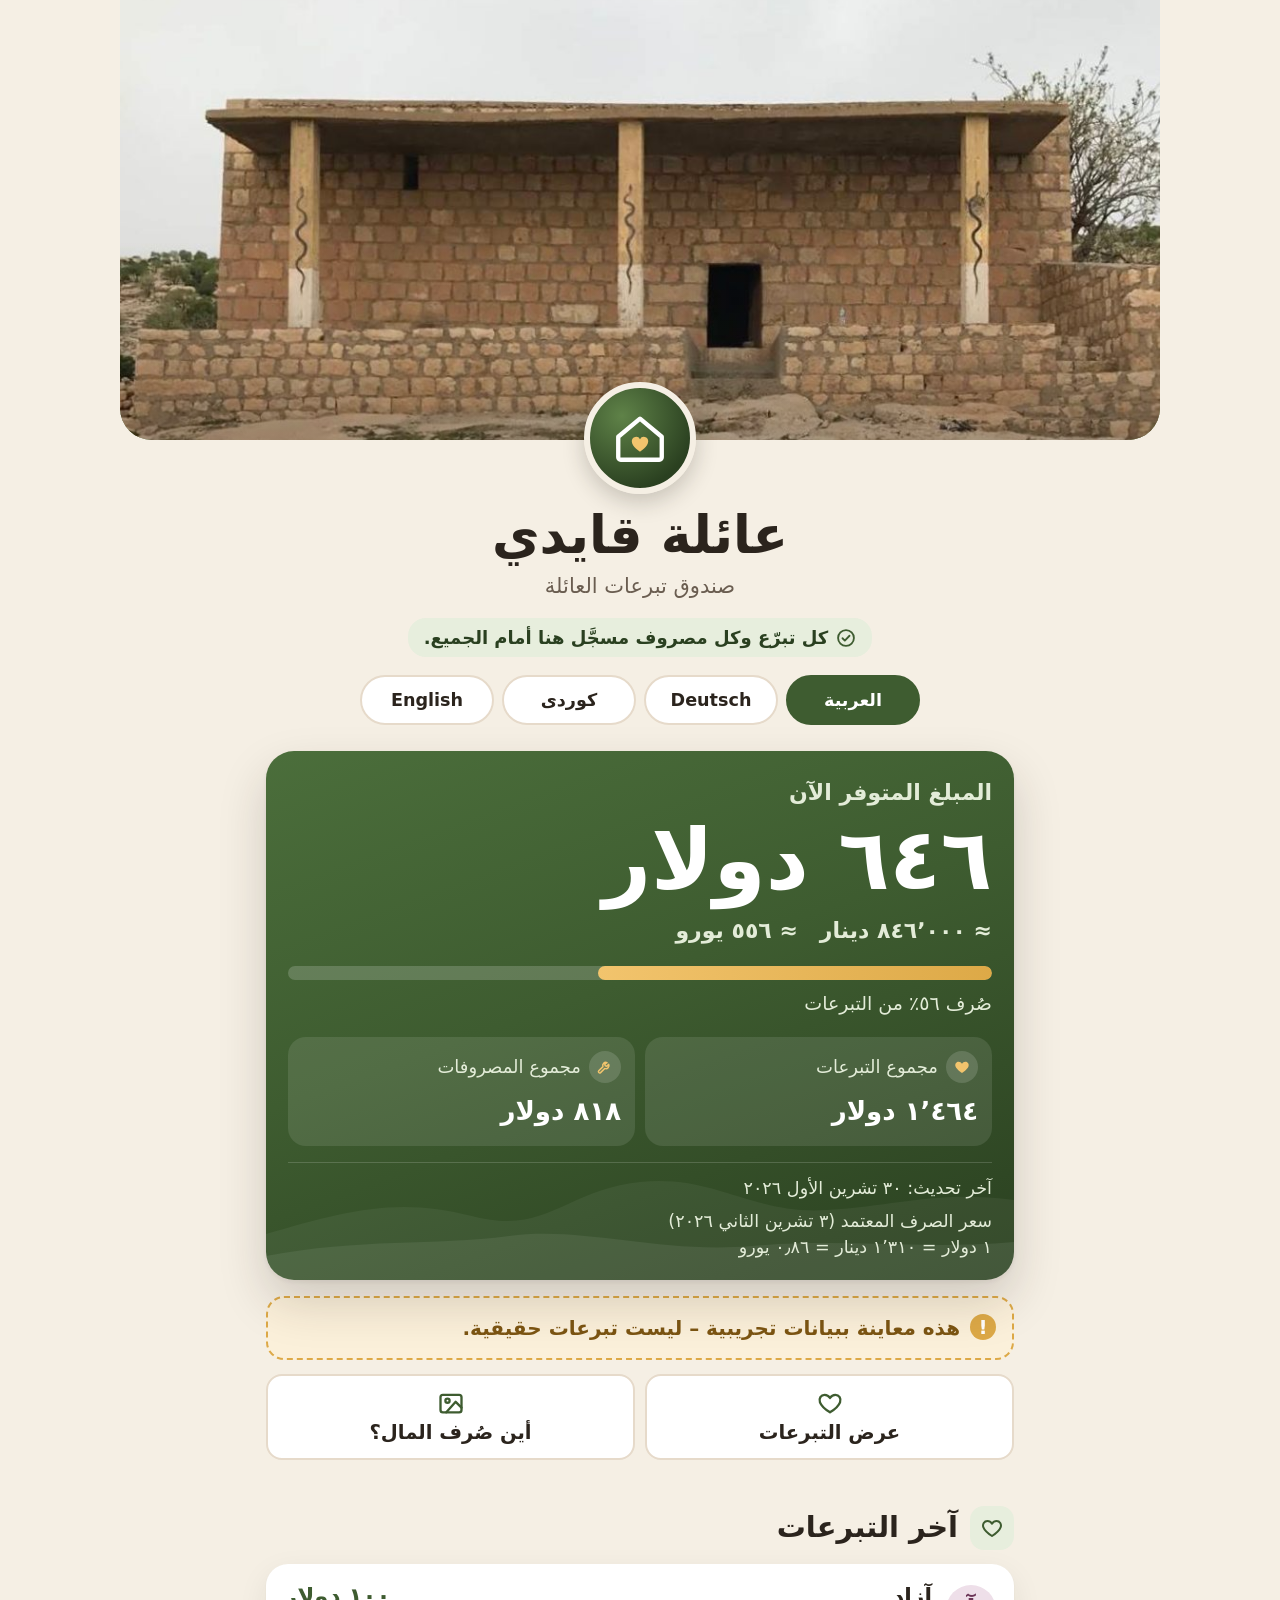
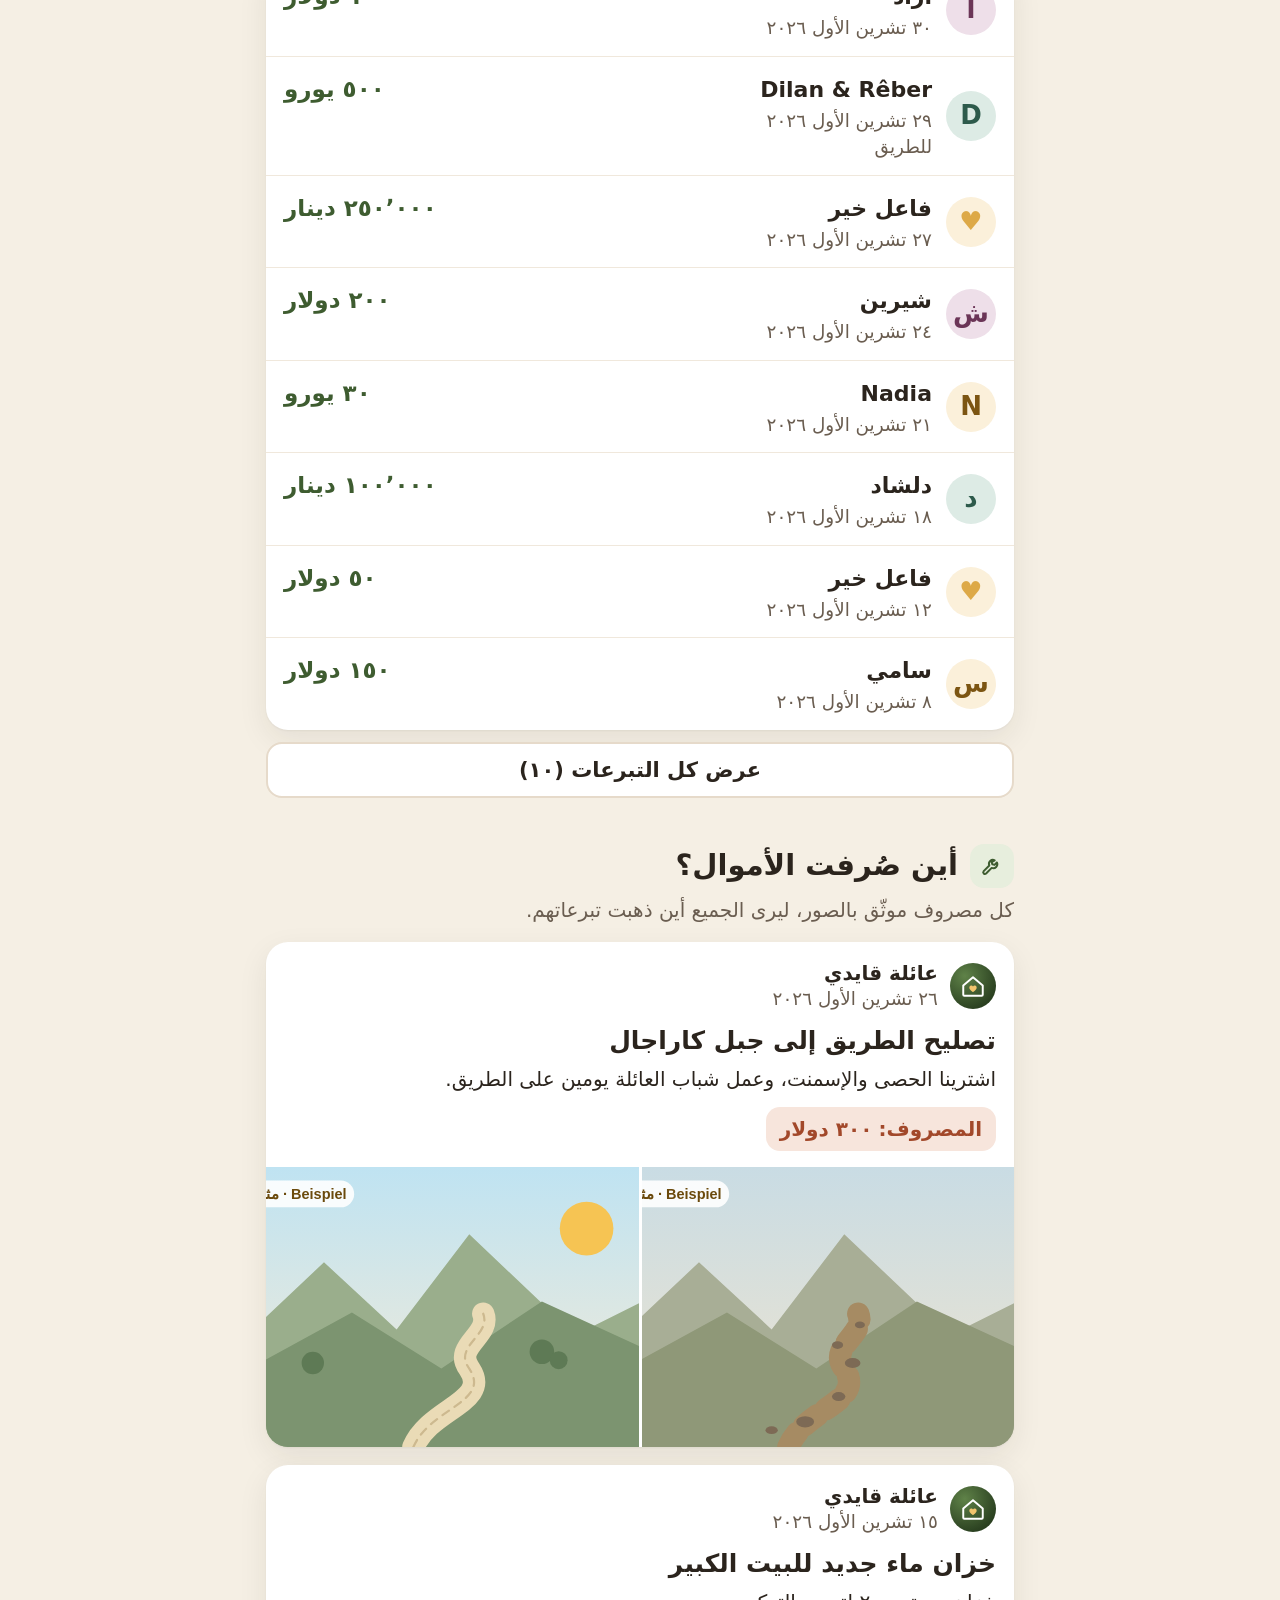
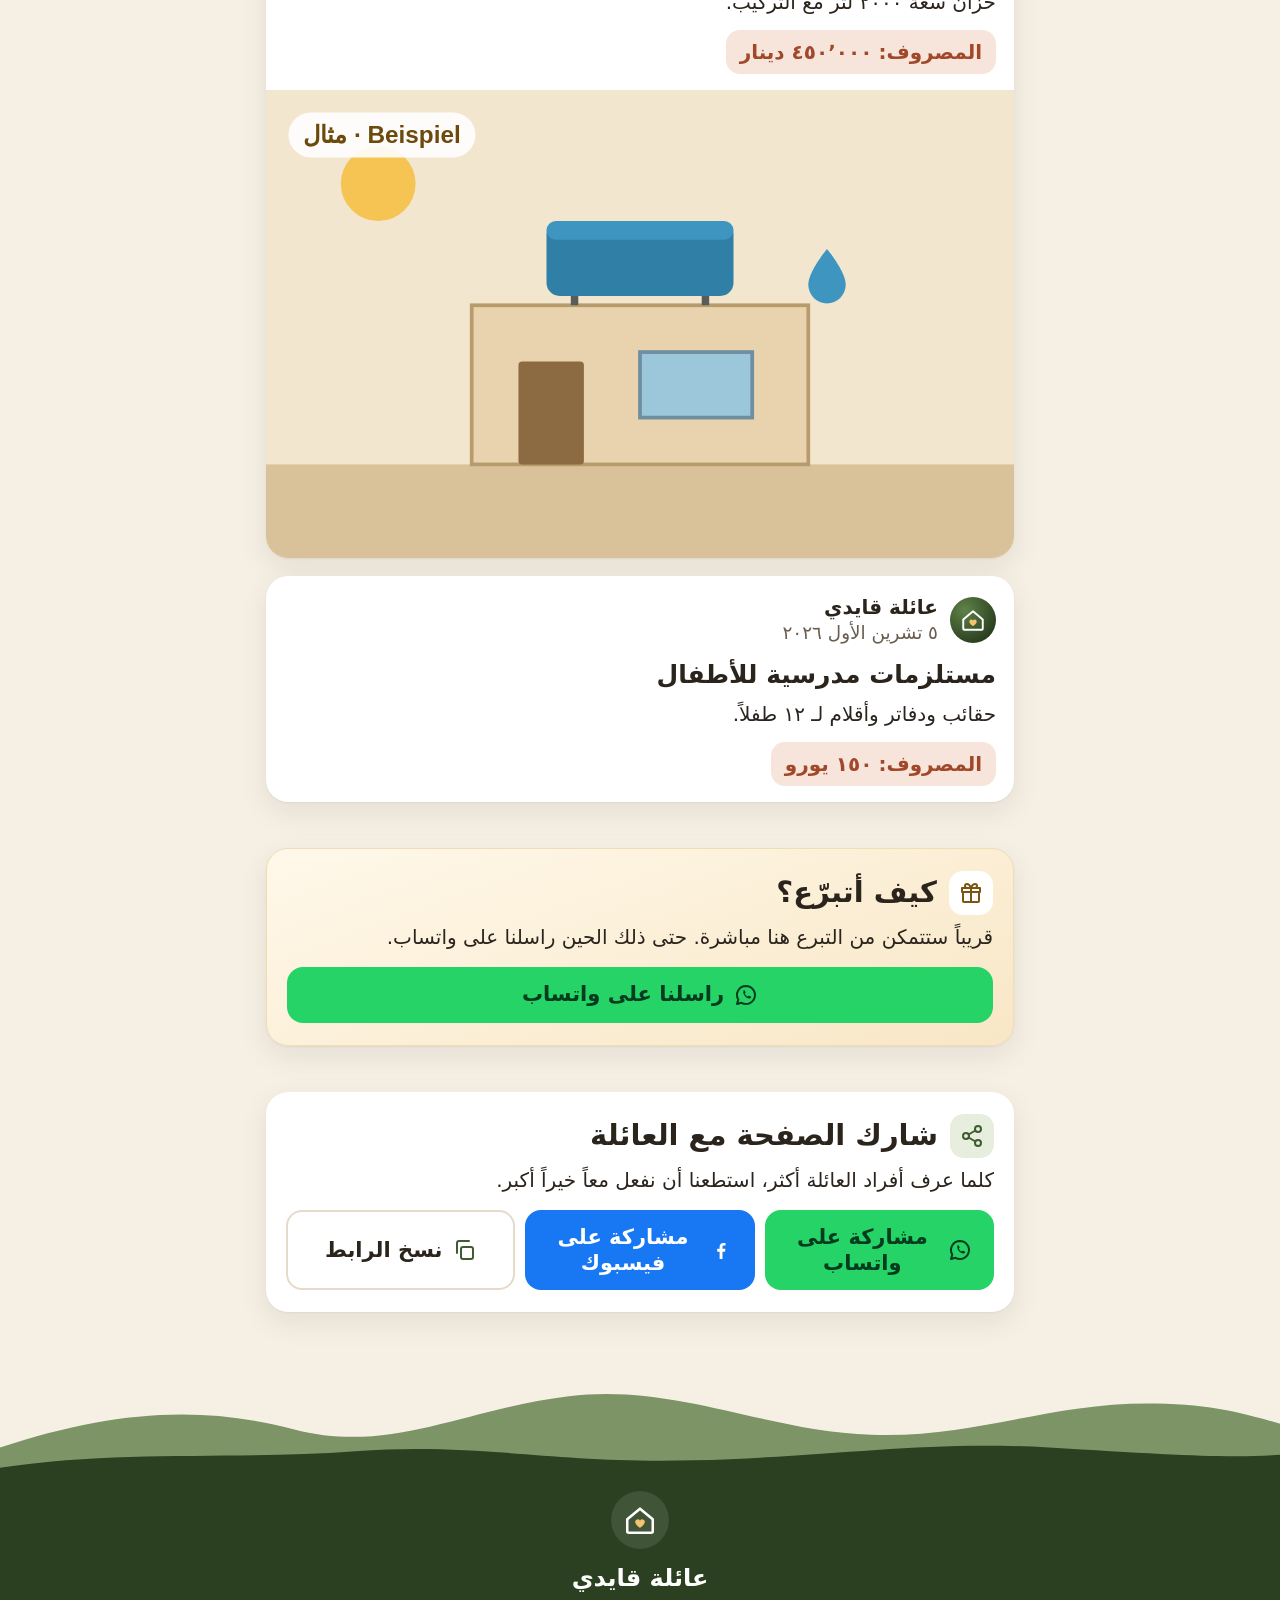
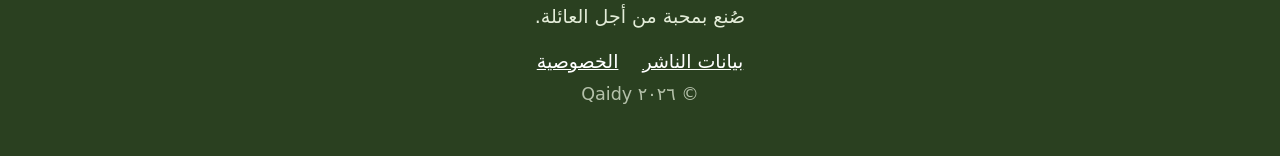
==== index.html @ f16005da "Erste Version der Spendenseite der Familie Qaidy" ====
<!doctype html>
<html lang="ar" dir="rtl">
<head>
  <meta charset="utf-8">
  <meta name="viewport" content="width=device-width, initial-scale=1">
  <title>عائلة قايدي – صندوق التبرعات</title>
  <meta name="description" content="صندوق تبرعات عائلة قايدي: كم تبرّعنا، كم بقي، وأين صُرفت الأموال – بالصور.">
  <meta name="theme-color" content="#2A4020">
  <link rel="icon" href="assets/favicon.svg" type="image/svg+xml">
  <link rel="stylesheet" href="assets/style.css">

  <!-- Vorschau, wenn der Link auf WhatsApp oder Facebook geteilt wird -->
  <meta property="og:type" content="website">
  <meta property="og:site_name" content="Qaidy">
  <meta property="og:url" content="https://qaidy.de/">
  <meta property="og:title" content="عائلة قايدي – صندوق التبرعات">
  <meta property="og:description" content="كم تبرّعنا، كم بقي، وأين صُرفت الأموال – بالصور. Spendenkasse der Familie Qaidy.">
  <meta property="og:image" content="https://qaidy.de/bilder/vorschau.jpg">
  <meta property="og:image:width" content="1200">
  <meta property="og:image:height" content="630">
  <meta property="og:locale" content="ar_IQ">
  <meta name="twitter:card" content="summary_large_image">
</head>
<body>
  <a class="sprung" href="#inhalt" data-t="zumInhalt">الانتقال إلى المحتوى</a>

  <header class="kopf">
    <div class="titelbild">
      <img id="titelbild" src="bilder/karajal.jpg" alt="" width="1093" height="498" fetchpriority="high" onerror="this.remove()">
    </div>
    <div class="huelle">
      <span class="profil" aria-hidden="true">
        <svg viewBox="0 0 24 24" fill="none" stroke="currentColor" stroke-width="1.8" stroke-linecap="round" stroke-linejoin="round"><path d="M3 11.5 12 4l9 7.5V20a1 1 0 0 1-1 1H4a1 1 0 0 1-1-1z"/><path d="M12 17.6s-3.4-2-3.4-4.3a1.8 1.8 0 0 1 3.4-.8 1.8 1.8 0 0 1 3.4.8c0 2.3-3.4 4.3-3.4 4.3z" fill="#F2C46D" stroke="none"/></svg>
      </span>
      <h1 class="kopf-name" data-t="familie">عائلة قايدي</h1>
      <p class="kopf-unter" data-t="untertitel">صندوق تبرعات العائلة</p>
      <p class="kopf-vertrauen">
        <svg viewBox="0 0 24 24" fill="none" stroke="currentColor" stroke-width="2.2" stroke-linecap="round" stroke-linejoin="round" aria-hidden="true"><circle cx="12" cy="12" r="9.5"/><path d="m7.8 12.3 2.8 2.8 5.6-5.8"/></svg>
        <span data-t="vertrauen">كل تبرّع وكل مصروف مسجَّل هنا أمام الجميع.</span>
      </p>
      <nav class="sprachen" data-t-aria="sprache" aria-label="اختر اللغة">
        <button type="button" data-sprache="ar" lang="ar" dir="rtl">العربية</button>
        <button type="button" data-sprache="de" lang="de" dir="ltr">Deutsch</button>
        <button type="button" data-sprache="ku" lang="ku-Arab" dir="rtl">کوردی</button>
        <button type="button" data-sprache="en" lang="en" dir="ltr">English</button>
      </nav>
    </div>
  </header>

  <main id="inhalt" class="huelle">
    <section class="kasse" aria-labelledby="kasse-titel">
      <svg class="kasse-berge" viewBox="0 0 400 120" preserveAspectRatio="none" aria-hidden="true">
        <path d="M0 74C40 52 70 36 110 56s50-26 90-34 60 33 100 28 60-20 100-10v80H0z" fill="#fff" opacity=".05"/>
        <path d="M0 96c50-18 90-10 130-20s80 18 130 10 90 4 140-4v38H0z" fill="#fff" opacity=".07"/>
      </svg>
      <h2 class="kasse-titel" id="kasse-titel" data-t="verfuegbar">المبلغ المتوفر الآن</h2>
      <p class="kasse-betrag"><bdi id="verfuegbar">…</bdi></p>
      <p class="kasse-andere" id="verfuegbar-andere"></p>
      <div class="kasse-balken" aria-hidden="true"><span id="balken"></span></div>
      <p class="kasse-anteil" id="anteil"></p>
      <dl class="kasse-zahlen">
        <div class="zahl">
          <dt>
            <span class="zahl-zeichen" aria-hidden="true"><svg viewBox="0 0 24 24" fill="currentColor"><path d="M12 20s-7-4.4-8.6-8.6C2.2 8.2 4.2 5 7.4 5c1.9 0 3.6 1.1 4.6 2.7C13 6.1 14.7 5 16.6 5c3.2 0 5.2 3.2 4 6.4C19 15.6 12 20 12 20z"/></svg></span>
            <span data-t="gespendet">مجموع التبرعات</span>
          </dt>
          <dd><bdi id="summe-spenden">…</bdi></dd>
        </div>
        <div class="zahl">
          <dt>
            <span class="zahl-zeichen" aria-hidden="true"><svg viewBox="0 0 24 24" fill="none" stroke="currentColor" stroke-width="2" stroke-linecap="round" stroke-linejoin="round"><path d="M14.7 6.3a4 4 0 0 0-5.4 5.2l-5.6 5.6a1.7 1.7 0 0 0 2.4 2.4l5.6-5.6a4 4 0 0 0 5.2-5.4l-2.4 2.4-2.2-.6-.6-2.2z"/></svg></span>
            <span data-t="ausgegeben">مجموع المصروفات</span>
          </dt>
          <dd><bdi id="summe-ausgaben">…</bdi></dd>
        </div>
      </dl>
      <div class="kasse-fuss">
        <p id="stand"></p>
        <p id="kurs"></p>
      </div>
    </section>

    <p class="hinweis" id="beispiel-hinweis" data-t="beispielHinweis" hidden></p>

    <nav class="schnell">
      <a class="knopf knopf-neutral" href="#spenden">
        <svg viewBox="0 0 24 24" fill="none" stroke="currentColor" stroke-width="2" stroke-linecap="round" stroke-linejoin="round" aria-hidden="true"><path d="M12 20s-7-4.4-8.6-8.6C2.2 8.2 4.2 5 7.4 5c1.9 0 3.6 1.1 4.6 2.7C13 6.1 14.7 5 16.6 5c3.2 0 5.2 3.2 4 6.4C19 15.6 12 20 12 20z"/></svg>
        <span data-t="zuSpenden">عرض التبرعات</span>
      </a>
      <a class="knopf knopf-neutral" href="#ausgaben">
        <svg viewBox="0 0 24 24" fill="none" stroke="currentColor" stroke-width="2" stroke-linecap="round" stroke-linejoin="round" aria-hidden="true"><rect x="3" y="5" width="18" height="15" rx="2"/><circle cx="9" cy="10" r="1.8"/><path d="m21 16-5-5-8 9"/></svg>
        <span data-t="zuAusgaben">أين صُرف المال؟</span>
      </a>
    </nav>

    <section class="abschnitt" id="spenden" aria-labelledby="spenden-titel">
      <h2 class="abschnitt-titel" id="spenden-titel">
        <span class="titel-zeichen" aria-hidden="true">
          <svg viewBox="0 0 24 24" fill="none" stroke="currentColor" stroke-width="2" stroke-linecap="round" stroke-linejoin="round"><path d="M12 20s-7-4.4-8.6-8.6C2.2 8.2 4.2 5 7.4 5c1.9 0 3.6 1.1 4.6 2.7C13 6.1 14.7 5 16.6 5c3.2 0 5.2 3.2 4 6.4C19 15.6 12 20 12 20z"/></svg>
        </span>
        <span data-t="letzteSpenden">آخر التبرعات</span>
      </h2>
      <div class="liste-karte">
        <ul class="spenden-liste" id="spenden-liste"></ul>
      </div>
      <button type="button" class="knopf knopf-neutral knopf-block" id="spenden-mehr" aria-controls="spenden-liste" hidden></button>
    </section>

    <section class="abschnitt" id="ausgaben" aria-labelledby="ausgaben-titel">
      <h2 class="abschnitt-titel" id="ausgaben-titel">
        <span class="titel-zeichen" aria-hidden="true">
          <svg viewBox="0 0 24 24" fill="none" stroke="currentColor" stroke-width="2" stroke-linecap="round" stroke-linejoin="round"><path d="M14.7 6.3a4 4 0 0 0-5.4 5.2l-5.6 5.6a1.7 1.7 0 0 0 2.4 2.4l5.6-5.6a4 4 0 0 0 5.2-5.4l-2.4 2.4-2.2-.6-.6-2.2z"/></svg>
        </span>
        <span data-t="ausgabenTitel">أين صُرفت الأموال؟</span>
      </h2>
      <p class="abschnitt-intro" data-t="ausgabenIntro"></p>
      <div class="beitraege" id="beitraege"></div>
    </section>

    <section class="abschnitt karte karte-warm" id="spenden-wie" aria-labelledby="wie-titel">
      <h2 class="abschnitt-titel" id="wie-titel">
        <span class="titel-zeichen" aria-hidden="true">
          <svg viewBox="0 0 24 24" fill="none" stroke="currentColor" stroke-width="2" stroke-linecap="round" stroke-linejoin="round"><path d="M4 11h16v9a1 1 0 0 1-1 1H5a1 1 0 0 1-1-1z"/><path d="M3 7h18v4H3z"/><path d="M12 7v14"/><path d="M12 7S10.5 3 8 3a2 2 0 0 0 0 4m4 0s1.5-4 4-4a2 2 0 0 1 0 4"/></svg>
        </span>
        <span data-t="spendenTitel">كيف أتبرّع؟</span>
      </h2>
      <div id="spenden-wie-inhalt"></div>
    </section>

    <section class="abschnitt karte" id="teilen" aria-labelledby="teilen-titel">
      <h2 class="abschnitt-titel" id="teilen-titel">
        <span class="titel-zeichen" aria-hidden="true">
          <svg viewBox="0 0 24 24" fill="none" stroke="currentColor" stroke-width="2" stroke-linecap="round" stroke-linejoin="round"><circle cx="18" cy="5" r="3"/><circle cx="6" cy="12" r="3"/><circle cx="18" cy="19" r="3"/><path d="m8.6 13.5 6.8 4M15.4 6.5l-6.8 4"/></svg>
        </span>
        <span data-t="teilenTitel">شارك الصفحة مع العائلة</span>
      </h2>
      <p data-t="teilenText"></p>
      <div class="knopf-reihe">
        <a class="knopf knopf-whatsapp" id="teilen-whatsapp" href="https://wa.me/" target="_blank" rel="noopener">
          <svg viewBox="0 0 24 24" aria-hidden="true"><path fill="none" stroke="currentColor" stroke-width="2" stroke-linejoin="round" d="M12 3a9 9 0 0 0-7.7 13.6L3 21l4.5-1.2A9 9 0 1 0 12 3z"/><path fill="currentColor" d="M9.1 7.6c.2-.4.4-.4.7-.4h.5c.2 0 .4 0 .5.4l.7 1.7c.1.3 0 .5-.1.7l-.5.6c-.1.1-.2.3 0 .5.5.9 1.3 1.7 2.3 2.3.2.1.4.1.5 0l.6-.6c.2-.2.4-.2.7-.1l1.7.7c.3.1.4.3.4.5v.5c0 .3 0 .5-.4.7-.5.4-1.3.6-2 .4-2.6-.7-4.7-2.8-5.4-5.4-.2-.7 0-1.5.4-2z"/></svg>
          <span data-t="teilenWhatsapp">مشاركة على واتساب</span>
        </a>
        <a class="knopf knopf-facebook" id="teilen-facebook" href="https://www.facebook.com/" target="_blank" rel="noopener">
          <svg viewBox="0 0 24 24" aria-hidden="true"><path fill="currentColor" d="M13.5 21v-7.3h2.5l.4-2.9h-2.9V9c0-.8.3-1.4 1.5-1.4h1.5V5c-.3 0-1.2-.1-2.2-.1-2.2 0-3.7 1.3-3.7 3.8v2.1H8.2v2.9h2.4V21z"/></svg>
          <span data-t="teilenFacebook">مشاركة على فيسبوك</span>
        </a>
        <button type="button" class="knopf knopf-neutral" id="link-kopieren">
          <svg viewBox="0 0 24 24" fill="none" stroke="currentColor" stroke-width="2" stroke-linecap="round" stroke-linejoin="round" aria-hidden="true"><rect x="9" y="9" width="12" height="12" rx="2"/><path d="M5 15V5a2 2 0 0 1 2-2h10"/></svg>
          <span data-t="linkKopieren">نسخ الرابط</span>
        </button>
      </div>
      <p class="status" id="teilen-status" role="status" aria-live="polite"></p>
    </section>
  </main>

  <footer class="fuss">
    <svg class="fuss-berge" viewBox="0 0 1440 120" preserveAspectRatio="none" aria-hidden="true">
      <path d="M0 78c120-38 220-48 330-20s190-22 310-36 220 38 340 42 200-36 320-34c70 1 110 14 140 22v68H0z" fill="#7C9466"/>
      <path d="M0 100c140-20 260-8 400-18s220 14 380 10 260-22 400-14 200 12 260 8v34H0z" fill="#2A4020"/>
    </svg>
    <div class="fuss-inhalt">
      <div class="huelle">
        <span class="fuss-logo" aria-hidden="true">
          <svg viewBox="0 0 24 24" fill="none" stroke="currentColor" stroke-width="1.8" stroke-linecap="round" stroke-linejoin="round"><path d="M3 11.5 12 4l9 7.5V20a1 1 0 0 1-1 1H4a1 1 0 0 1-1-1z"/><path d="M12 17.6s-3.4-2-3.4-4.3a1.8 1.8 0 0 1 3.4-.8 1.8 1.8 0 0 1 3.4.8c0 2.3-3.4 4.3-3.4 4.3z" fill="#F2C46D" stroke="none"/></svg>
        </span>
        <p class="fuss-name" data-t="familie">عائلة قايدي</p>
        <p data-t="fusszeile">صُنع بمحبة من أجل العائلة.</p>
        <p class="fuss-links"><a href="impressum.html" data-t="impressum">بيانات الناشر</a><a href="datenschutz.html" data-t="datenschutz">الخصوصية</a></p>
        <p class="fuss-klein">© <span id="jahr"></span> Qaidy</p>
      </div>
    </div>
  </footer>

  <dialog class="betrachter" id="bildbetrachter">
    <div class="betrachter-rahmen">
      <div class="betrachter-leiste">
        <span class="betrachter-zaehler" id="betrachter-zaehler"></span>
        <button type="button" class="betrachter-knopf" id="betrachter-zu" data-t-aria="schliessen" aria-label="إغلاق">✕</button>
      </div>
      <figure class="betrachter-flaeche">
        <img id="betrachter-bild" alt="">
        <figcaption id="betrachter-text"></figcaption>
      </figure>
      <div class="betrachter-leiste">
        <button type="button" class="betrachter-knopf" id="betrachter-zurueck" data-t="zurueck">السابق</button>
        <button type="button" class="betrachter-knopf" id="betrachter-weiter" data-t="weiter">التالي</button>
      </div>
    </div>
  </dialog>

  <noscript><p class="huelle">يرجى تفعيل JavaScript لعرض الصفحة. · Bitte JavaScript aktivieren.</p></noscript>

  <script src="daten.js"></script>
  <script src="assets/texte.js"></script>
  <script src="assets/app.js"></script>
</body>
</html>
---- assets/style.css ----
/* =====================================================================
   Qaidy – Gestaltung
   Warme Farben wie der Stein und die Olivenbäume am Karajal-Berg.
   Große Schrift, kräftige Kontraste, große Knöpfe: gut lesbar auch für
   ältere Menschen und auf kleinen Handys. Die Farben stehen ganz oben.
   ===================================================================== */

:root {
  --bg: #F5EFE4;
  --flaeche: #FFFFFF;
  --text: #2B241D;
  --leise: #6A5D50;
  --rand: #E6DACA;
  --rand-hell: #F0E8DC;
  --oliv: #3E5C30;
  --oliv-dunkel: #2A4020;
  --oliv-hell: #E7EEDD;
  --auf-oliv: #E3ECD8;
  --ocker: #DDA947;
  --ocker-text: #7C5512;
  --ocker-hell: #FBF0DA;
  --terrakotta: #A2482A;
  --terrakotta-hell: #F7E5DC;
  --whatsapp: #25D366;
  --whatsapp-text: #053B1E;
  --facebook: #1877F2;
  --fokus: #DDA947;
  --schatten: 0 1px 2px rgba(43, 36, 29, 0.05), 0 10px 30px rgba(43, 36, 29, 0.08);
  --schatten-gross: 0 2px 4px rgba(43, 36, 29, 0.06), 0 22px 48px rgba(43, 36, 29, 0.18);
  --radius: 22px;
  --schrift: system-ui, -apple-system, "Segoe UI", Roboto, "Noto Sans", Tahoma, Arial, sans-serif;
  --schrift-arabisch: "Segoe UI", system-ui, -apple-system, "Noto Sans Arabic", "Noto Naskh Arabic", Tahoma, sans-serif;
  color-scheme: light;
}

*, *::before, *::after { box-sizing: border-box; }
[hidden] { display: none !important; }

html {
  font-size: 112.5%; /* 18 px */
  -webkit-text-size-adjust: 100%;
  text-size-adjust: 100%;
  scroll-behavior: smooth;
}
html[dir="rtl"] { font-size: 125%; } /* 20 px – arabische Schrift wirkt bei gleicher Größe kleiner */

body {
  margin: 0;
  background: var(--bg);
  color: var(--text);
  font-family: var(--schrift);
  line-height: 1.6;
}
:lang(ar), :lang(ku) { font-family: var(--schrift-arabisch); }

img { max-width: 100%; height: auto; }
a { color: var(--oliv); }
:focus-visible { outline: 3px solid var(--fokus); outline-offset: 3px; }
bdi { unicode-bidi: isolate; }
svg { flex: none; }

.huelle { width: 100%; max-width: 780px; margin-inline: auto; padding-inline: 16px; }

.sprung { position: absolute; inset-inline-start: 12px; top: -100px; z-index: 10; padding: 10px 16px; border-radius: 12px; background: var(--oliv-dunkel); color: #fff; }
.sprung:focus { top: 12px; }

/* ---------- Kopf: Titelbild und rundes Familienzeichen wie bei Facebook ---------- */
.kopf { text-align: center; }

.titelbild {
  position: relative;
  width: 100%;
  max-width: 1040px;
  max-height: 440px;
  aspect-ratio: 2.2 / 1;
  margin-inline: auto;
  overflow: hidden;
  /* Ersatz, falls kein Foto da ist: Berge */
  background: #CFDABF url("data:image/svg+xml,%3Csvg xmlns='http://www.w3.org/2000/svg' viewBox='0 0 1100 500' preserveAspectRatio='xMidYMax slice'%3E%3Cpath d='M0 330C150 250 250 200 380 260s180-80 320-110 200 80 400 50v260H0z' fill='%23869E6C'/%3E%3Cpath d='M0 400c180-60 300-40 450-80s250 60 410 20 180-20 240-20v180H0z' fill='%234F6E3D'/%3E%3C/svg%3E") center bottom / cover no-repeat;
}
.titelbild img { position: absolute; inset: 0; width: 100%; height: 100%; object-fit: cover; object-position: center 45%; }
.titelbild::after { content: ""; position: absolute; inset: 0; background: linear-gradient(to top, rgba(28, 22, 14, 0.38), rgba(28, 22, 14, 0) 45%); pointer-events: none; }
@media (min-width: 1040px) { .titelbild { border-radius: 0 0 32px 32px; } }

.profil {
  position: relative;
  z-index: 1;
  display: grid;
  place-items: center;
  width: 112px;
  height: 112px;
  margin: -58px auto 0;
  border: 6px solid var(--bg);
  border-radius: 50%;
  background: radial-gradient(circle at 32% 28%, #5F8248, var(--oliv-dunkel) 75%);
  color: #fff;
  box-shadow: 0 8px 22px rgba(43, 36, 29, 0.22);
}
.profil svg { width: 58px; height: 58px; }

.kopf-name { margin: 10px 0 0; font-size: clamp(1.85rem, 7.5vw, 2.6rem); font-weight: 800; line-height: 1.2; }
.kopf-unter { margin: 4px 0 0; color: var(--leise); font-size: 1.05rem; }
.kopf-vertrauen { display: inline-flex; align-items: center; gap: 8px; margin: 14px 0 0; padding: 7px 16px; border-radius: 18px; background: var(--oliv-hell); color: var(--oliv-dunkel); font-size: 0.9rem; font-weight: 700; line-height: 1.4; }
.kopf-vertrauen svg { width: 20px; height: 20px; color: var(--oliv); }

.sprachen { display: grid; grid-template-columns: repeat(4, 1fr); gap: 8px; max-width: 560px; margin: 18px auto 0; }
.sprachen button { min-height: 50px; padding: 6px 4px; border: 2px solid var(--rand); border-radius: 999px; background: var(--flaeche); color: var(--text); font: inherit; font-size: 0.88rem; font-weight: 700; cursor: pointer; transition: background-color 0.15s, border-color 0.15s, color 0.15s; }
.sprachen button:hover { border-color: var(--oliv); }
.sprachen button[aria-pressed="true"] { border-color: var(--oliv); background: var(--oliv); color: #fff; }
@media (max-width: 360px) { .sprachen { grid-template-columns: repeat(2, 1fr); } }

/* ---------- Kassenstand ---------- */
.kasse {
  position: relative;
  overflow: hidden;
  margin-top: 26px;
  padding: 24px 22px 20px;
  border-radius: 28px;
  background: linear-gradient(160deg, #4B6E3B 0%, var(--oliv) 45%, var(--oliv-dunkel) 100%);
  color: #fff;
  box-shadow: var(--schatten-gross);
}
.kasse > * { position: relative; }
.kasse > .kasse-berge { position: absolute; inset-inline: 0; bottom: 0; width: 100%; height: 120px; pointer-events: none; }
.kasse-titel { margin: 0; color: var(--auf-oliv); font-size: 1.1rem; font-weight: 700; }
.kasse-betrag { margin: 2px 0 0; font-size: clamp(2.6rem, 13vw, 4.2rem); font-weight: 800; line-height: 1.15; }
.kasse-andere { display: flex; flex-wrap: wrap; gap: 2px 22px; margin: 4px 0 18px; color: var(--auf-oliv); font-size: 1.1rem; font-weight: 700; }
.kasse-balken { height: 14px; overflow: hidden; border-radius: 99px; background: rgba(255, 255, 255, 0.18); }
.kasse-balken span { display: block; width: 0; height: 100%; border-radius: inherit; background: linear-gradient(90deg, #F2C46D, var(--ocker)); transition: width 0.9s cubic-bezier(0.2, 0.7, 0.2, 1); }
.kasse-anteil { margin: 8px 0 18px; color: var(--auf-oliv); font-size: 0.95rem; }
.kasse-zahlen { display: grid; grid-template-columns: 1fr 1fr; gap: 10px; margin: 0; }
.zahl { padding: 14px; border-radius: 18px; background: rgba(255, 255, 255, 0.1); }
.zahl dt { display: flex; align-items: center; gap: 8px; color: var(--auf-oliv); font-size: 0.9rem; line-height: 1.3; }
.zahl-zeichen { display: grid; place-items: center; width: 32px; height: 32px; border-radius: 50%; background: rgba(255, 255, 255, 0.14); color: #F2C46D; }
.zahl-zeichen svg { width: 18px; height: 18px; }
.zahl dd { margin: 8px 0 0; font-size: 1.3rem; font-weight: 800; }
.kasse-fuss { margin-top: 16px; padding-top: 12px; border-top: 1px solid rgba(255, 255, 255, 0.16); color: var(--auf-oliv); font-size: 0.88rem; line-height: 1.5; }
.kasse-fuss p { margin: 0; }
.kasse-fuss p + p { margin-top: 6px; }

/* ---------- Hinweis (Beispieldaten / Fehler) ---------- */
.hinweis { display: flex; gap: 10px; align-items: flex-start; margin: 16px 0 0; padding: 14px 16px; border: 2px dashed var(--ocker); border-radius: 18px; background: var(--ocker-hell); color: var(--ocker-text); font-weight: 700; }
.hinweis::before { content: "!"; flex: none; display: grid; place-items: center; width: 26px; height: 26px; margin-top: 2px; border-radius: 50%; background: var(--ocker); color: #fff; font-weight: 800; line-height: 1; }

/* ---------- Schnellwahl ---------- */
.schnell { display: grid; grid-template-columns: 1fr 1fr; gap: 10px; margin-top: 14px; }
.schnell .knopf { flex-direction: column; gap: 4px; min-height: 86px; padding: 12px 10px; font-size: 0.98rem; }
.schnell .knopf svg { width: 28px; height: 28px; color: var(--oliv); }

/* ---------- Abschnitte ---------- */
.abschnitt { margin-top: 46px; }
.abschnitt-titel { display: flex; align-items: center; gap: 12px; margin: 0 0 6px; font-size: 1.45rem; line-height: 1.3; }
.titel-zeichen { display: grid; place-items: center; width: 44px; height: 44px; border-radius: 14px; background: var(--oliv-hell); color: var(--oliv); }
.titel-zeichen svg { width: 24px; height: 24px; }
.abschnitt-intro { margin: 0 0 16px; color: var(--leise); }
.karte { padding: 22px 20px; border-radius: var(--radius); background: var(--flaeche); box-shadow: var(--schatten); }
.karte p { margin: 0 0 14px; }
.karte-warm { border: 1px solid #F0DDB6; background: linear-gradient(160deg, #FFF8EA, #F8E7C6); }
.karte-warm .titel-zeichen { background: var(--flaeche); color: var(--ocker-text); }
.leer { padding: 20px; border-radius: var(--radius); background: var(--flaeche); color: var(--leise); text-align: center; }

/* ---------- Spendenliste ---------- */
.liste-karte { overflow: hidden; margin-top: 14px; border-radius: var(--radius); background: var(--flaeche); box-shadow: var(--schatten); }
.spenden-liste { margin: 0; padding: 0; list-style: none; }
.spende { display: flex; align-items: center; gap: 14px; padding: 14px 18px; }
.spende + .spende { border-top: 1px solid var(--rand-hell); }
.avatar { flex: none; display: grid; place-items: center; width: 50px; height: 50px; border-radius: 50%; font-size: 1.3rem; font-weight: 800; }
.farbe-0 { background: #E7EEDD; color: #3E5C30; }
.farbe-1 { background: #F7E5DC; color: #8E3B22; }
.farbe-2 { background: #FBF0DA; color: #7C5512; }
.farbe-3 { background: #DDEBE5; color: #2D5A4B; }
.farbe-4 { background: #EEDFE9; color: #6B3557; }
.avatar-anonym { background: var(--ocker-hell); color: var(--ocker); }
.spende-text { flex: 1; min-width: 0; display: flex; flex-direction: column; }
/* Name und Betrag in einer Zeile – wird es zu eng, rutscht der Betrag darunter */
.spende-zeile { display: flex; flex-wrap: wrap; align-items: baseline; gap: 0 12px; }
.spende-name { min-width: 0; font-size: 1.1rem; font-weight: 700; line-height: 1.35; overflow-wrap: break-word; }
.spende-betrag { margin-inline-start: auto; color: var(--oliv); font-size: 1.15rem; font-weight: 800; white-space: nowrap; }
.spende-klein { color: var(--leise); font-size: 0.92rem; line-height: 1.45; }
.spenden-liste .leer { border-radius: 0; }
#spenden-mehr { margin-top: 12px; }

/* ---------- Ausgaben ---------- */
.beitraege { display: grid; gap: 18px; }
.beitrag { overflow: hidden; border-radius: var(--radius); background: var(--flaeche); box-shadow: var(--schatten); }
.beitrag-inhalt { padding: 18px 18px 16px; }
.beitrag-kopf { display: flex; align-items: center; gap: 12px; margin-bottom: 12px; }
.beitrag-zeichen { display: grid; place-items: center; width: 46px; height: 46px; border-radius: 50%; background: radial-gradient(circle at 32% 28%, #5F8248, var(--oliv-dunkel) 75%); color: #fff; }
.beitrag-zeichen svg { width: 26px; height: 26px; }
.beitrag-wer { display: flex; flex-direction: column; line-height: 1.35; }
.beitrag-datum { color: var(--leise); font-size: 0.92rem; }
.beitrag h3 { margin: 0 0 6px; font-size: 1.25rem; line-height: 1.35; }
.beitrag p { margin: 0 0 12px; }
.beitrag .beitrag-betrag { margin: 0; }
.betrag-aus { display: inline-flex; flex-wrap: wrap; gap: 0 6px; padding: 6px 14px; border-radius: 14px; background: var(--terrakotta-hell); color: var(--terrakotta); font-weight: 800; }

.fotos { display: grid; gap: 3px; }
.fotos-1 { grid-template-columns: 1fr; }
.fotos-2, .fotos-3, .fotos-4 { grid-template-columns: 1fr 1fr; }
.fotos-3 .foto:first-child { grid-column: 1 / -1; }
.foto { position: relative; display: block; width: 100%; aspect-ratio: 4 / 3; overflow: hidden; padding: 0; border: 0; background: var(--rand-hell); cursor: zoom-in; }
.fotos-1 .foto, .fotos-3 .foto:first-child { aspect-ratio: 16 / 10; }
.foto img { display: block; width: 100%; height: 100%; object-fit: cover; transition: transform 0.4s ease; }
.foto:hover img { transform: scale(1.03); }
.foto-mehr { position: absolute; inset: 0; display: grid; place-items: center; background: rgba(0, 0, 0, 0.45); color: #fff; font-size: 1.8rem; font-weight: 800; }

/* ---------- Knöpfe ---------- */
.knopf { display: inline-flex; align-items: center; justify-content: center; gap: 10px; min-height: 56px; padding: 12px 20px; border: 2px solid transparent; border-radius: 16px; font: inherit; font-size: 1.05rem; font-weight: 800; line-height: 1.25; text-align: center; text-decoration: none; cursor: pointer; transition: filter 0.15s, transform 0.15s; }
.knopf svg { width: 24px; height: 24px; }
.knopf:hover { filter: brightness(0.96); }
.knopf:active { transform: translateY(1px); }
.knopf-block { display: flex; width: 100%; }
.knopf-block + .knopf-block { margin-top: 10px; }
.knopf-oliv { background: var(--oliv); color: #fff; }
.knopf-whatsapp { background: var(--whatsapp); color: var(--whatsapp-text); }
.knopf-facebook { background: var(--facebook); color: #fff; }
.knopf-neutral { border-color: var(--rand); background: var(--flaeche); color: var(--text); }
.knopf-neutral svg { color: var(--oliv); }
.knopf-klein { min-height: 44px; padding: 6px 14px; font-size: 0.95rem; }
.knopf-reihe { display: grid; gap: 10px; }
@media (min-width: 640px) { .knopf-reihe { grid-template-columns: repeat(3, 1fr); } }
.status { min-height: 1.6em; margin: 10px 0 0; color: var(--oliv); font-weight: 700; }
.status:empty { min-height: 0; margin: 0; }
.karte .mit-abstand { margin-top: 16px; }

/* ---------- Bankverbindung ---------- */
.konto { display: grid; gap: 10px; margin: 0 0 14px; }
.konto-zeile { padding: 12px 14px; border-radius: 14px; background: var(--flaeche); }
.konto-zeile dt { color: var(--leise); font-size: 0.92rem; }
.konto-zeile dd { display: flex; flex-wrap: wrap; align-items: center; gap: 8px 12px; margin: 2px 0 0; }
.konto-wert { font-size: 1.1rem; font-weight: 800; letter-spacing: 0.03em; direction: ltr; }
.konto-zeile .knopf-klein { margin-inline-start: auto; }

/* ---------- Fußzeile mit Bergen ---------- */
.fuss { margin-top: 64px; color: var(--auf-oliv); font-size: 0.95rem; text-align: center; }
.fuss-berge { display: block; width: 100%; height: 70px; }
@media (min-width: 700px) { .fuss-berge { height: 110px; } }
.fuss-inhalt { margin-top: -1px; padding: 6px 0 44px; background: var(--oliv-dunkel); }
.fuss-logo { display: inline-grid; place-items: center; width: 58px; height: 58px; border-radius: 50%; background: rgba(255, 255, 255, 0.1); color: #fff; }
.fuss-logo svg { width: 34px; height: 34px; }
.fuss p { margin: 4px 0; }
.fuss-name { margin-top: 10px !important; color: #fff; font-size: 1.2rem; font-weight: 800; }
.fuss-links { display: flex; flex-wrap: wrap; justify-content: center; gap: 6px 24px; margin-top: 14px !important; }
.fuss a { color: #fff; }
.fuss-klein { opacity: 0.75; font-size: 0.88rem; }

/* ---------- Bildbetrachter ---------- */
.betrachter { width: 100%; max-width: 100%; height: 100%; max-height: 100%; margin: 0; padding: 0; border: 0; background: #16120D; color: #fff; }
.betrachter::backdrop { background: rgba(22, 18, 13, 0.94); }
.betrachter-rahmen { display: flex; flex-direction: column; height: 100%; }
.betrachter-leiste { display: flex; align-items: center; justify-content: space-between; gap: 12px; padding: 12px 14px; }
.betrachter-flaeche { flex: 1; min-height: 0; display: flex; flex-direction: column; align-items: center; justify-content: center; margin: 0; padding: 0 10px; }
.betrachter-flaeche img { max-width: 100%; max-height: calc(100vh - 200px); object-fit: contain; border-radius: 8px; }
.betrachter-flaeche figcaption { padding: 10px 6px 0; font-size: 1.05rem; text-align: center; }
.betrachter-knopf { min-width: 54px; min-height: 54px; padding: 0 20px; border: 0; border-radius: 16px; background: rgba(255, 255, 255, 0.16); color: #fff; font: inherit; font-size: 1.05rem; font-weight: 800; cursor: pointer; }
.betrachter-knopf:hover { background: rgba(255, 255, 255, 0.26); }
.betrachter-zaehler { font-weight: 700; }

/* ---------- Impressum / Datenschutz ---------- */
.rechtlich main { margin-block: 24px; }
.rechtlich h1 { margin-top: 0; font-size: 1.6rem; }
.rechtlich h2 { margin: 24px 0 6px; font-size: 1.15rem; }
.fehler-seite { margin-top: 12vh; text-align: center; }
.fehler-seite .profil { margin: 0 auto 8px; }

@media (prefers-reduced-motion: reduce) {
  html { scroll-behavior: auto; }
  *, *::before, *::after { transition: none !important; }
}
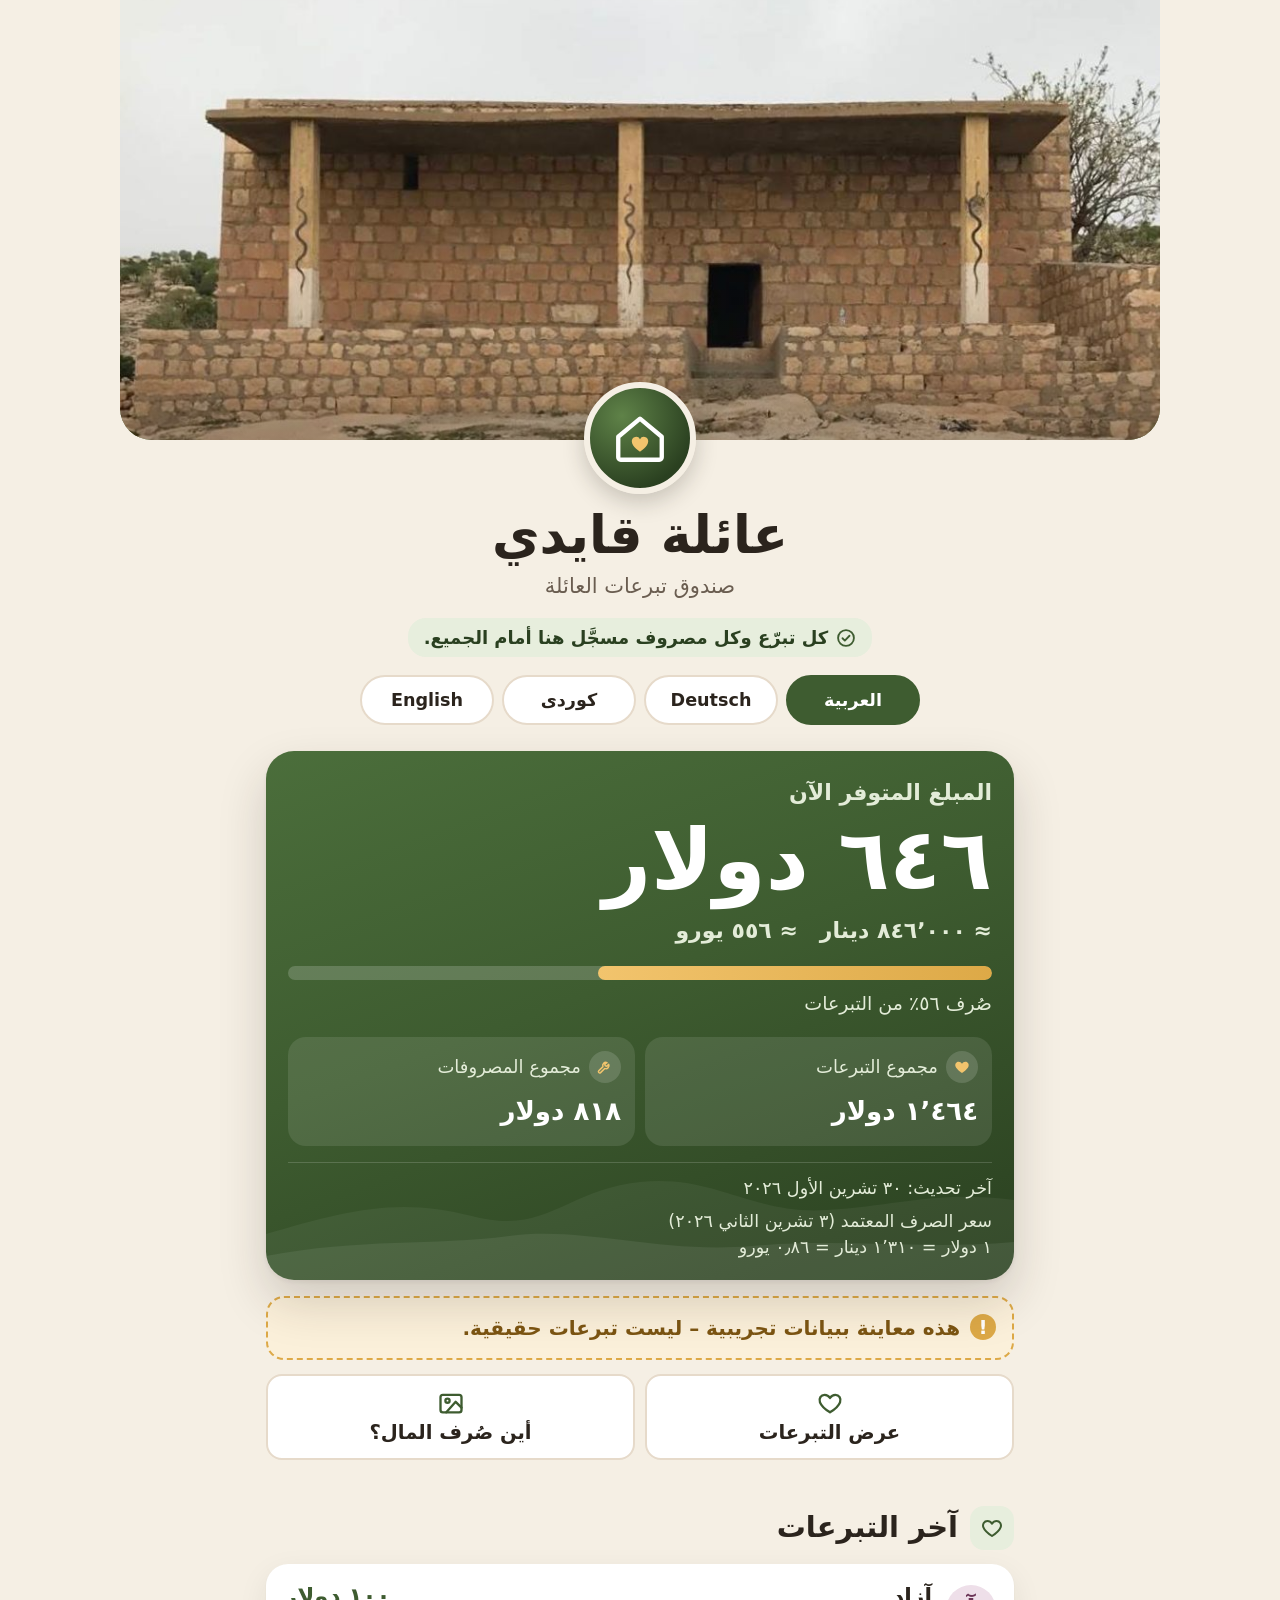
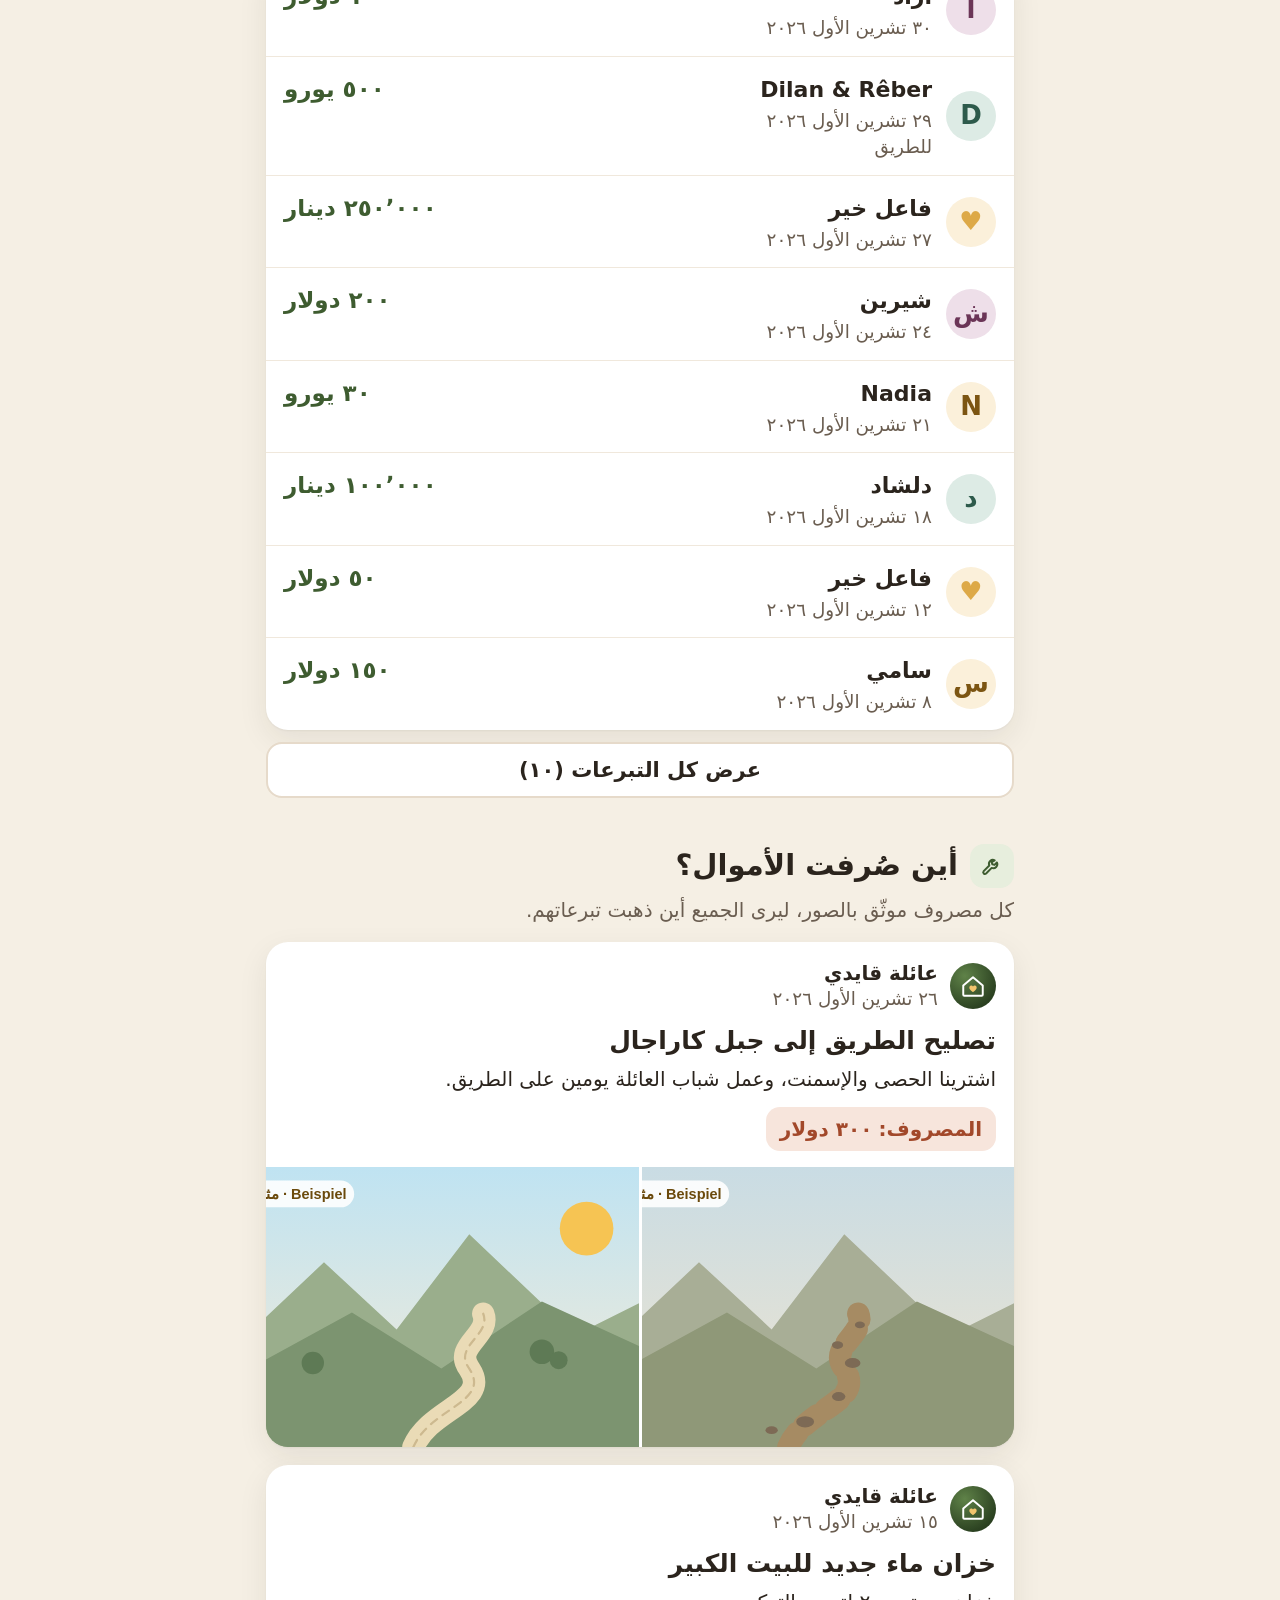
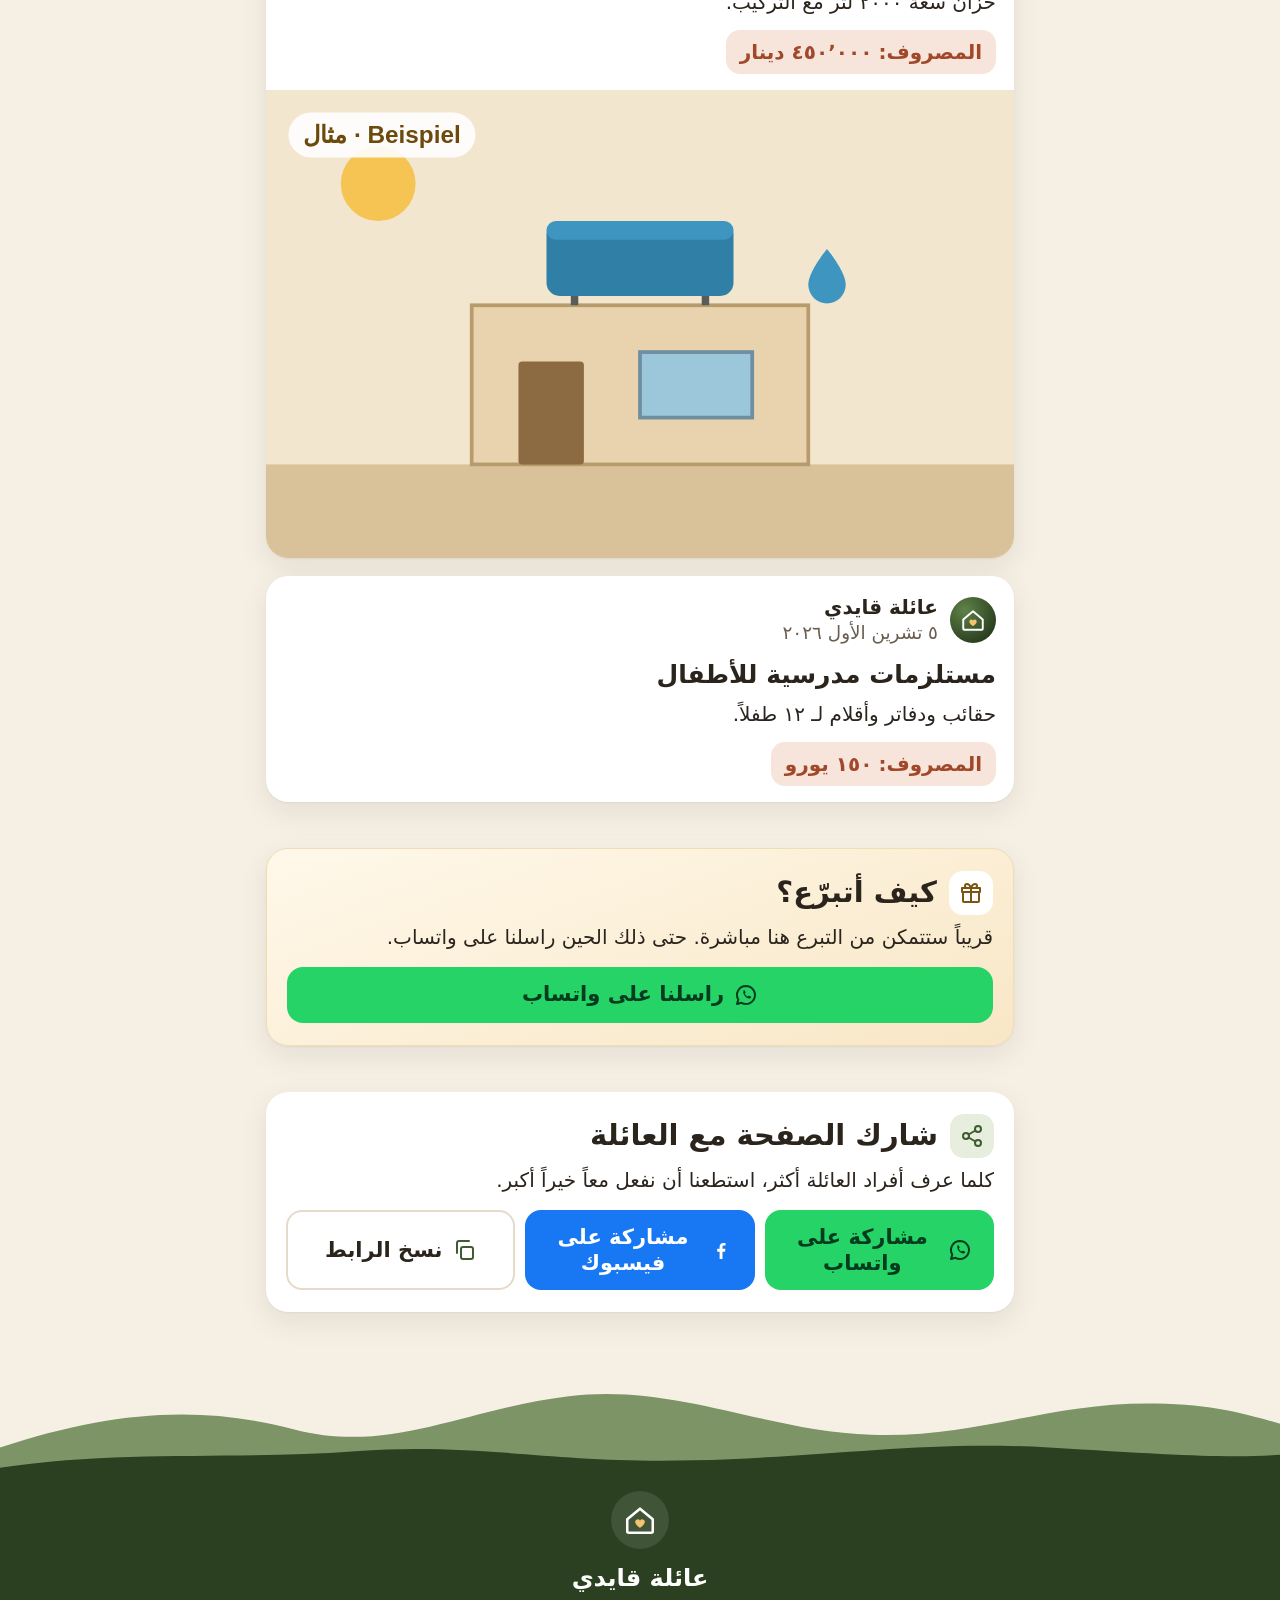
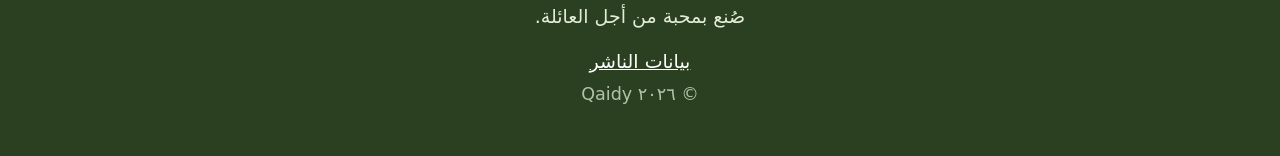
==== commit fe1e0c94: "Datenschutzerklärung entfernt" ====
--- a/index.html
+++ b/index.html
@@ -165,7 +165,7 @@
         </span>
         <p class="fuss-name" data-t="familie">عائلة قايدي</p>
         <p data-t="fusszeile">صُنع بمحبة من أجل العائلة.</p>
-        <p class="fuss-links"><a href="impressum.html" data-t="impressum">بيانات الناشر</a><a href="datenschutz.html" data-t="datenschutz">الخصوصية</a></p>
+        <p class="fuss-links"><a href="impressum.html" data-t="impressum">بيانات الناشر</a></p>
         <p class="fuss-klein">© <span id="jahr"></span> Qaidy</p>
       </div>
     </div>
--- a/assets/style.css
+++ b/assets/style.css
@@ -256,7 +256,7 @@
 .betrachter-knopf:hover { background: rgba(255, 255, 255, 0.26); }
 .betrachter-zaehler { font-weight: 700; }
 
-/* ---------- Impressum / Datenschutz ---------- */
+/* ---------- Impressum ---------- */
 .rechtlich main { margin-block: 24px; }
 .rechtlich h1 { margin-top: 0; font-size: 1.6rem; }
 .rechtlich h2 { margin: 24px 0 6px; font-size: 1.15rem; }
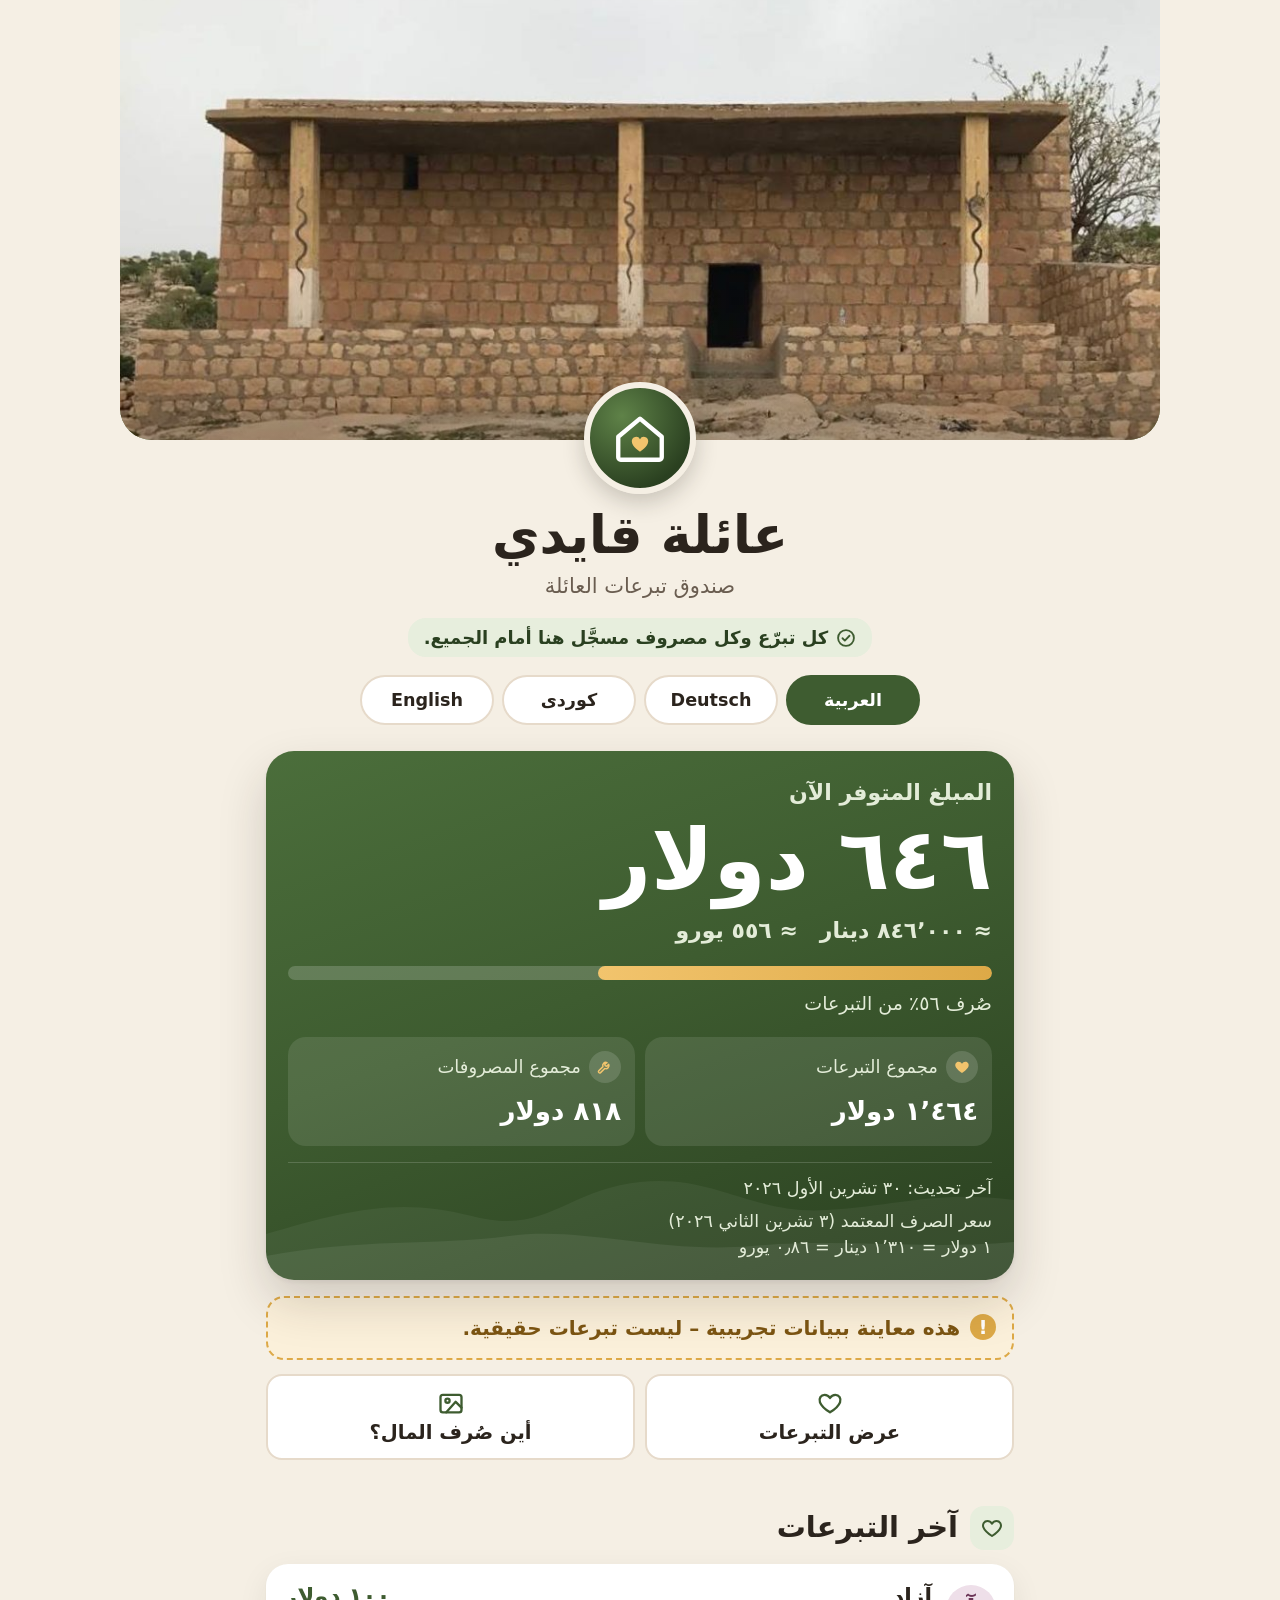
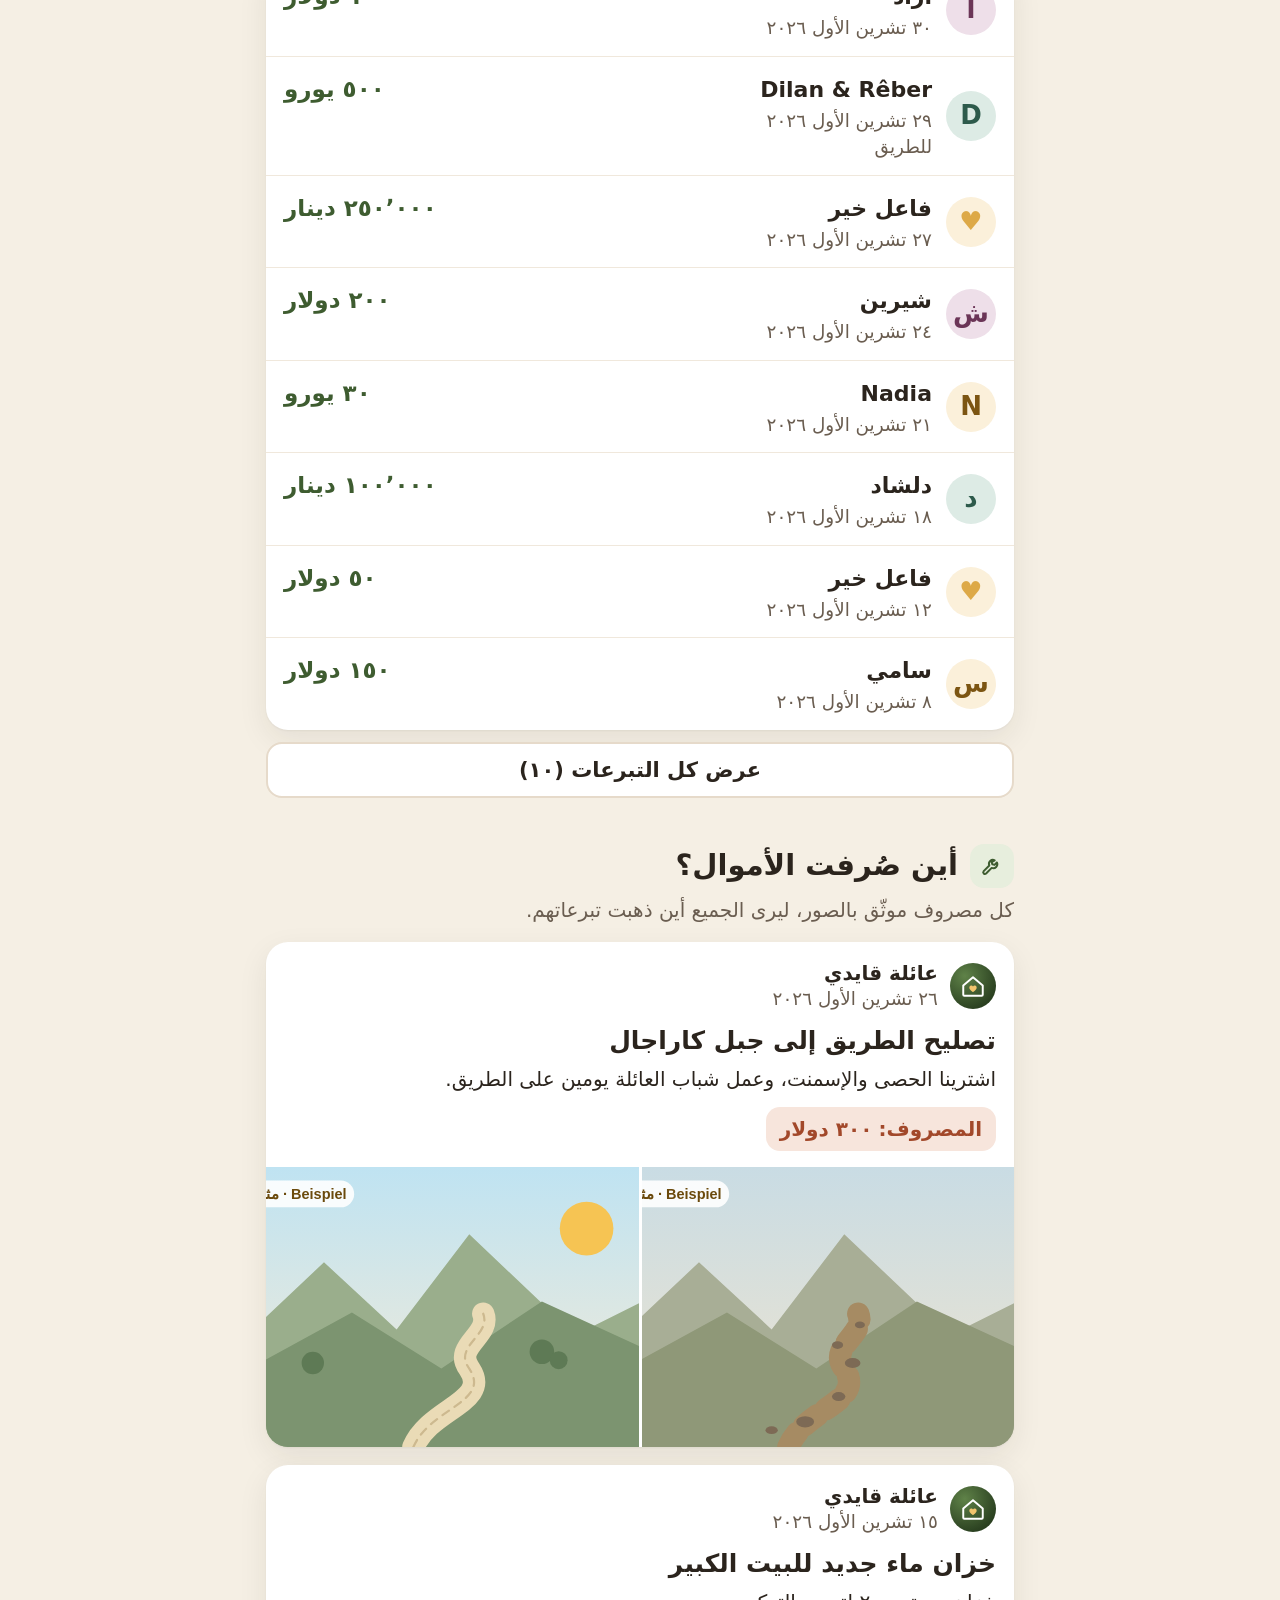
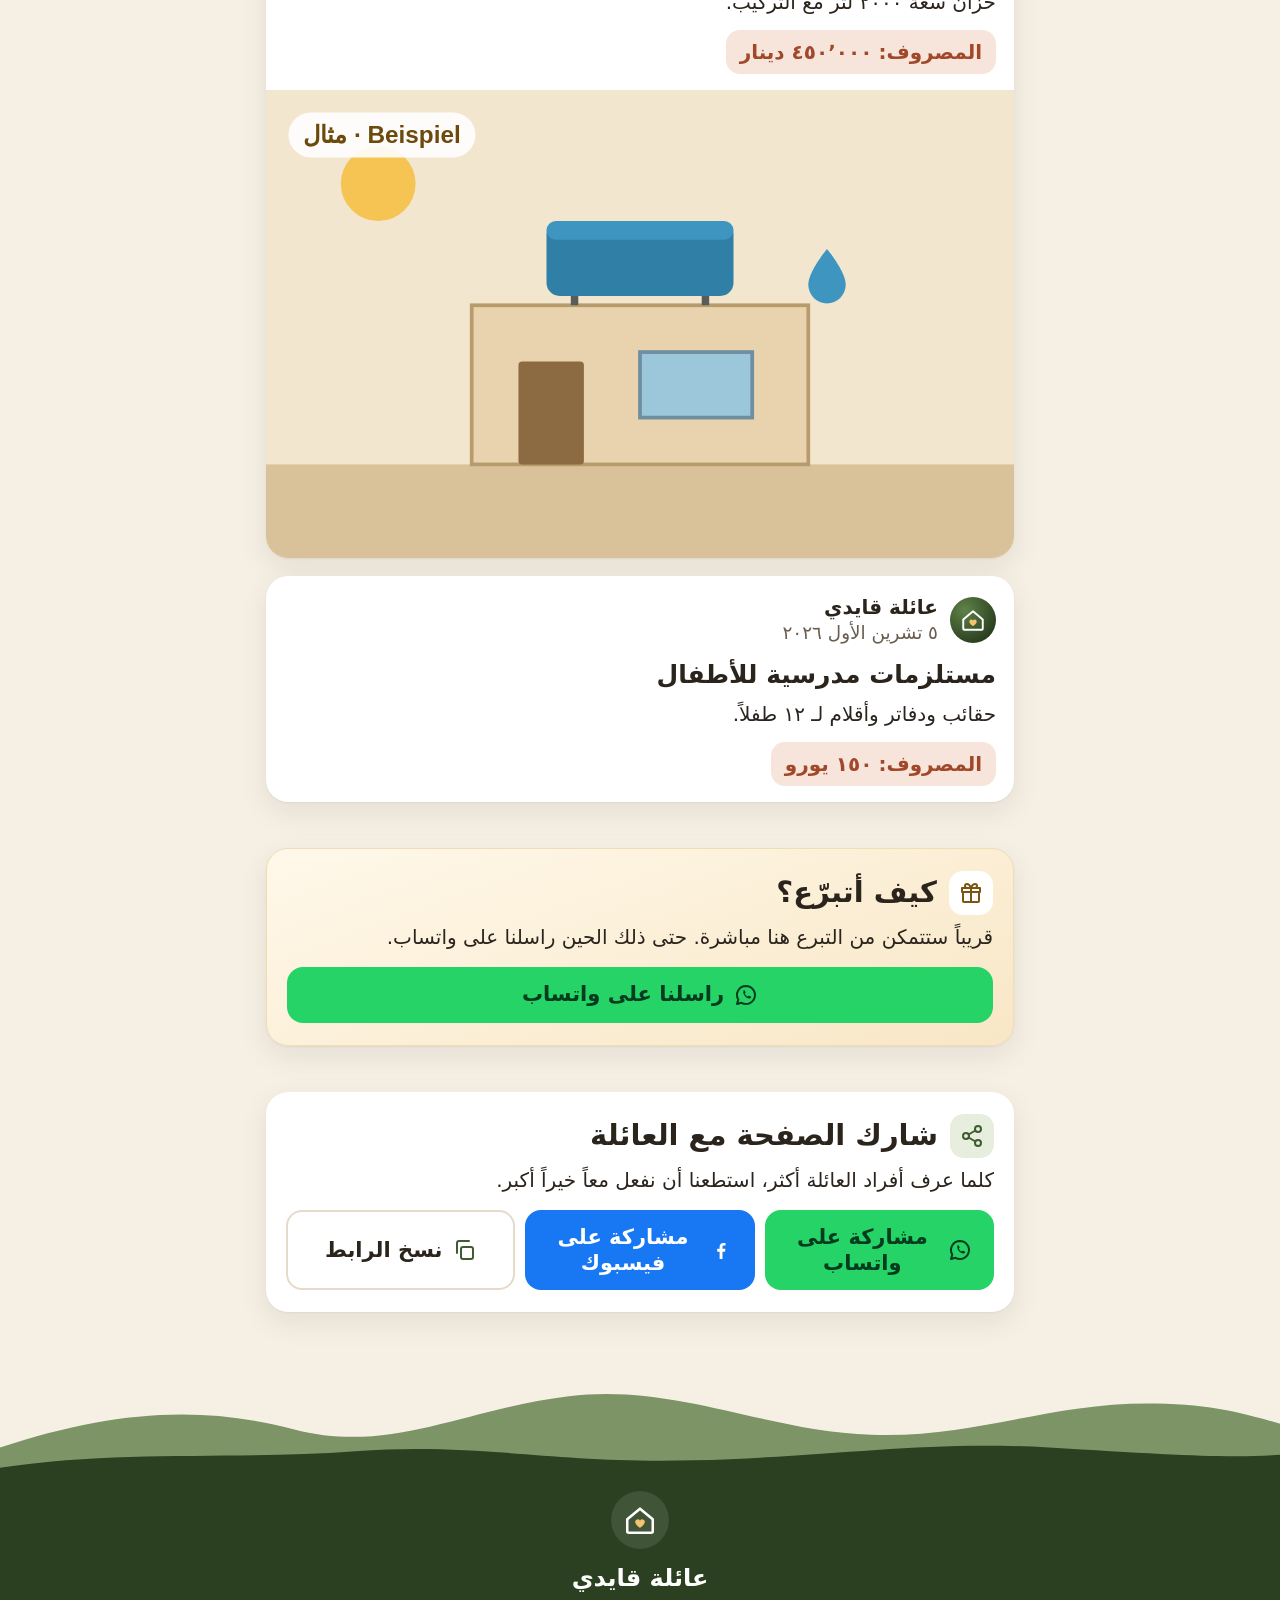
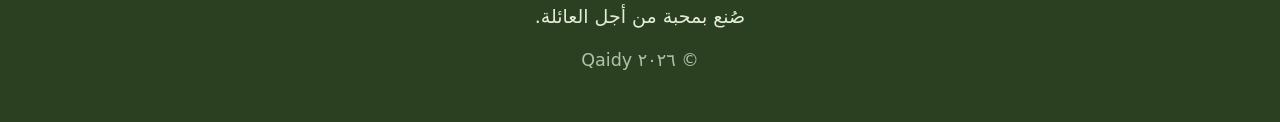
==== commit fbe536da: "Impressum entfernt" ====
--- a/index.html
+++ b/index.html
@@ -165,7 +165,6 @@
         </span>
         <p class="fuss-name" data-t="familie">عائلة قايدي</p>
         <p data-t="fusszeile">صُنع بمحبة من أجل العائلة.</p>
-        <p class="fuss-links"><a href="impressum.html" data-t="impressum">بيانات الناشر</a></p>
         <p class="fuss-klein">© <span id="jahr"></span> Qaidy</p>
       </div>
     </div>
--- a/assets/style.css
+++ b/assets/style.css
@@ -240,9 +240,7 @@
 .fuss-logo svg { width: 34px; height: 34px; }
 .fuss p { margin: 4px 0; }
 .fuss-name { margin-top: 10px !important; color: #fff; font-size: 1.2rem; font-weight: 800; }
-.fuss-links { display: flex; flex-wrap: wrap; justify-content: center; gap: 6px 24px; margin-top: 14px !important; }
-.fuss a { color: #fff; }
-.fuss-klein { opacity: 0.75; font-size: 0.88rem; }
+.fuss-klein { margin-top: 14px !important; opacity: 0.75; font-size: 0.88rem; }
 
 /* ---------- Bildbetrachter ---------- */
 .betrachter { width: 100%; max-width: 100%; height: 100%; max-height: 100%; margin: 0; padding: 0; border: 0; background: #16120D; color: #fff; }
@@ -256,10 +254,9 @@
 .betrachter-knopf:hover { background: rgba(255, 255, 255, 0.26); }
 .betrachter-zaehler { font-weight: 700; }
 
-/* ---------- Impressum ---------- */
-.rechtlich main { margin-block: 24px; }
-.rechtlich h1 { margin-top: 0; font-size: 1.6rem; }
-.rechtlich h2 { margin: 24px 0 6px; font-size: 1.15rem; }
+/* ---------- Fehlerseite (404) ---------- */
+.unterseite main { margin-block: 24px; }
+.unterseite h1 { margin-top: 0; font-size: 1.6rem; }
 .fehler-seite { margin-top: 12vh; text-align: center; }
 .fehler-seite .profil { margin: 0 auto 8px; }
 
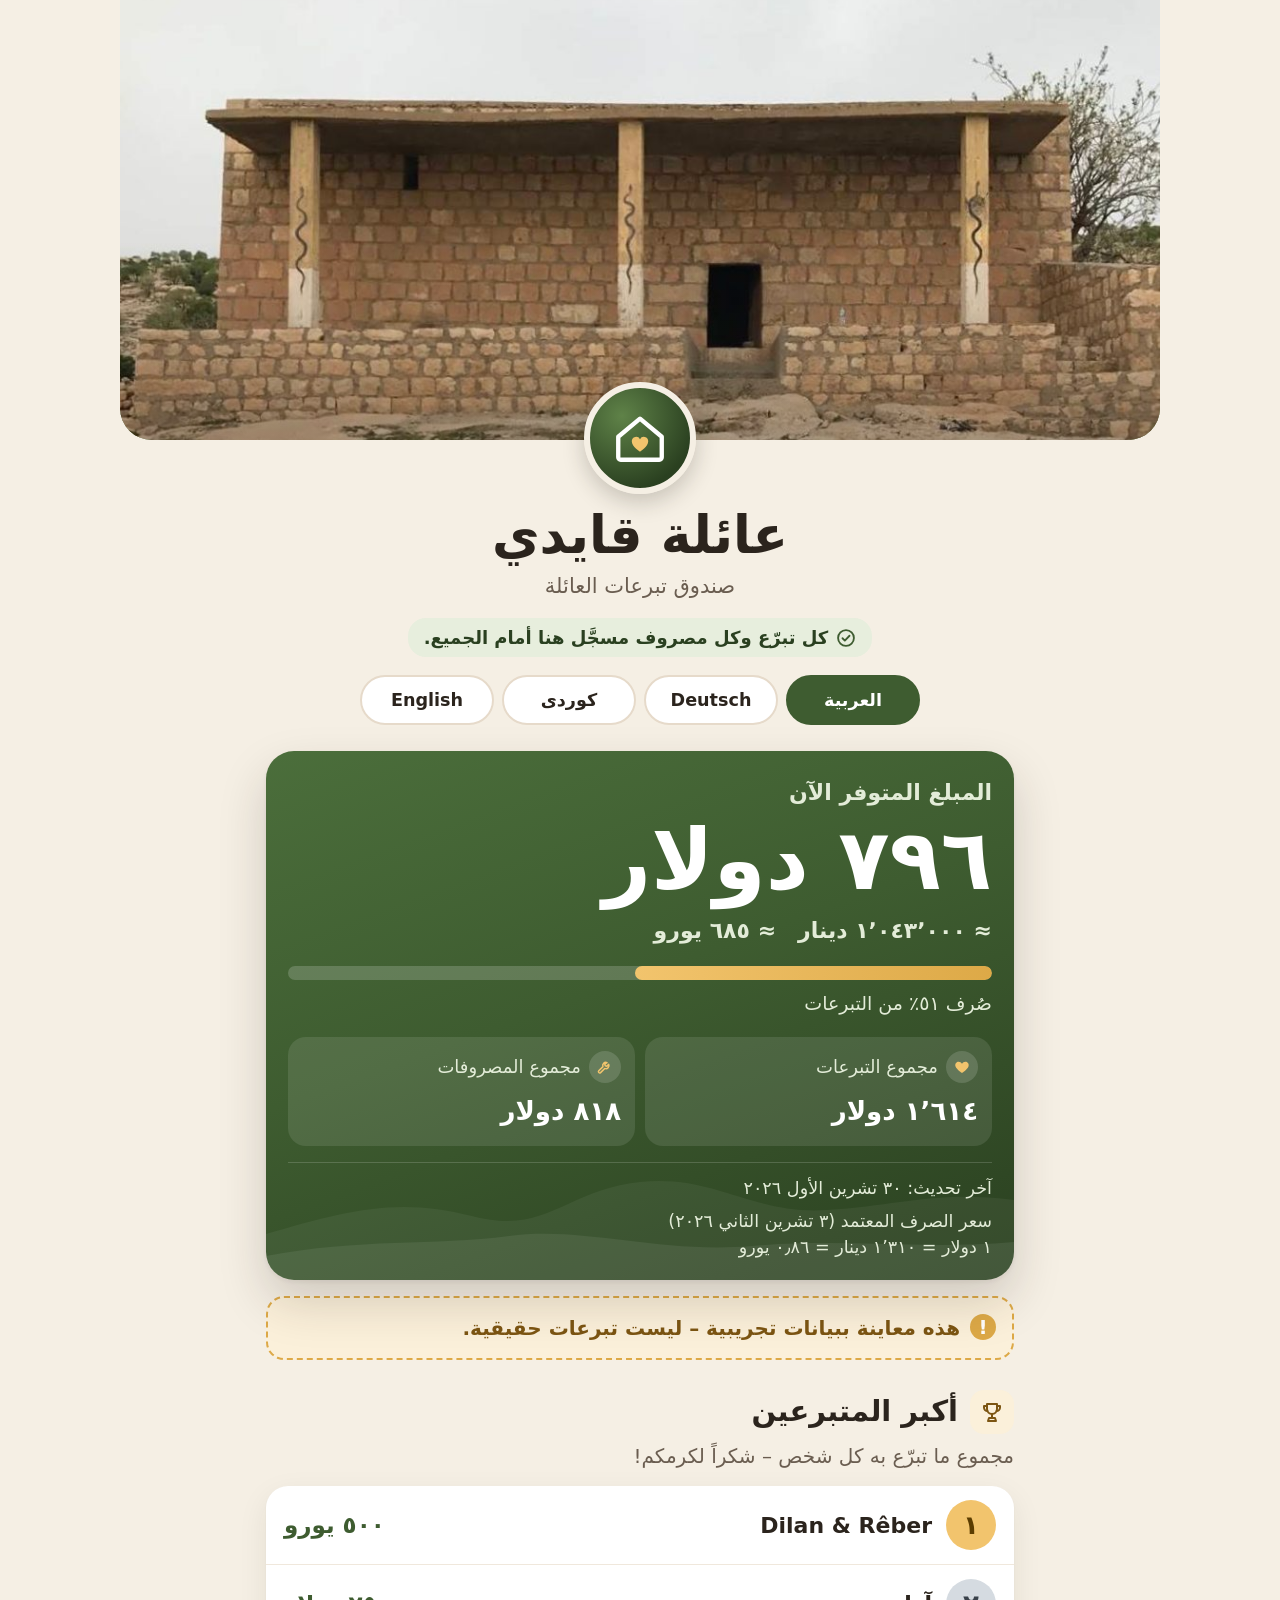
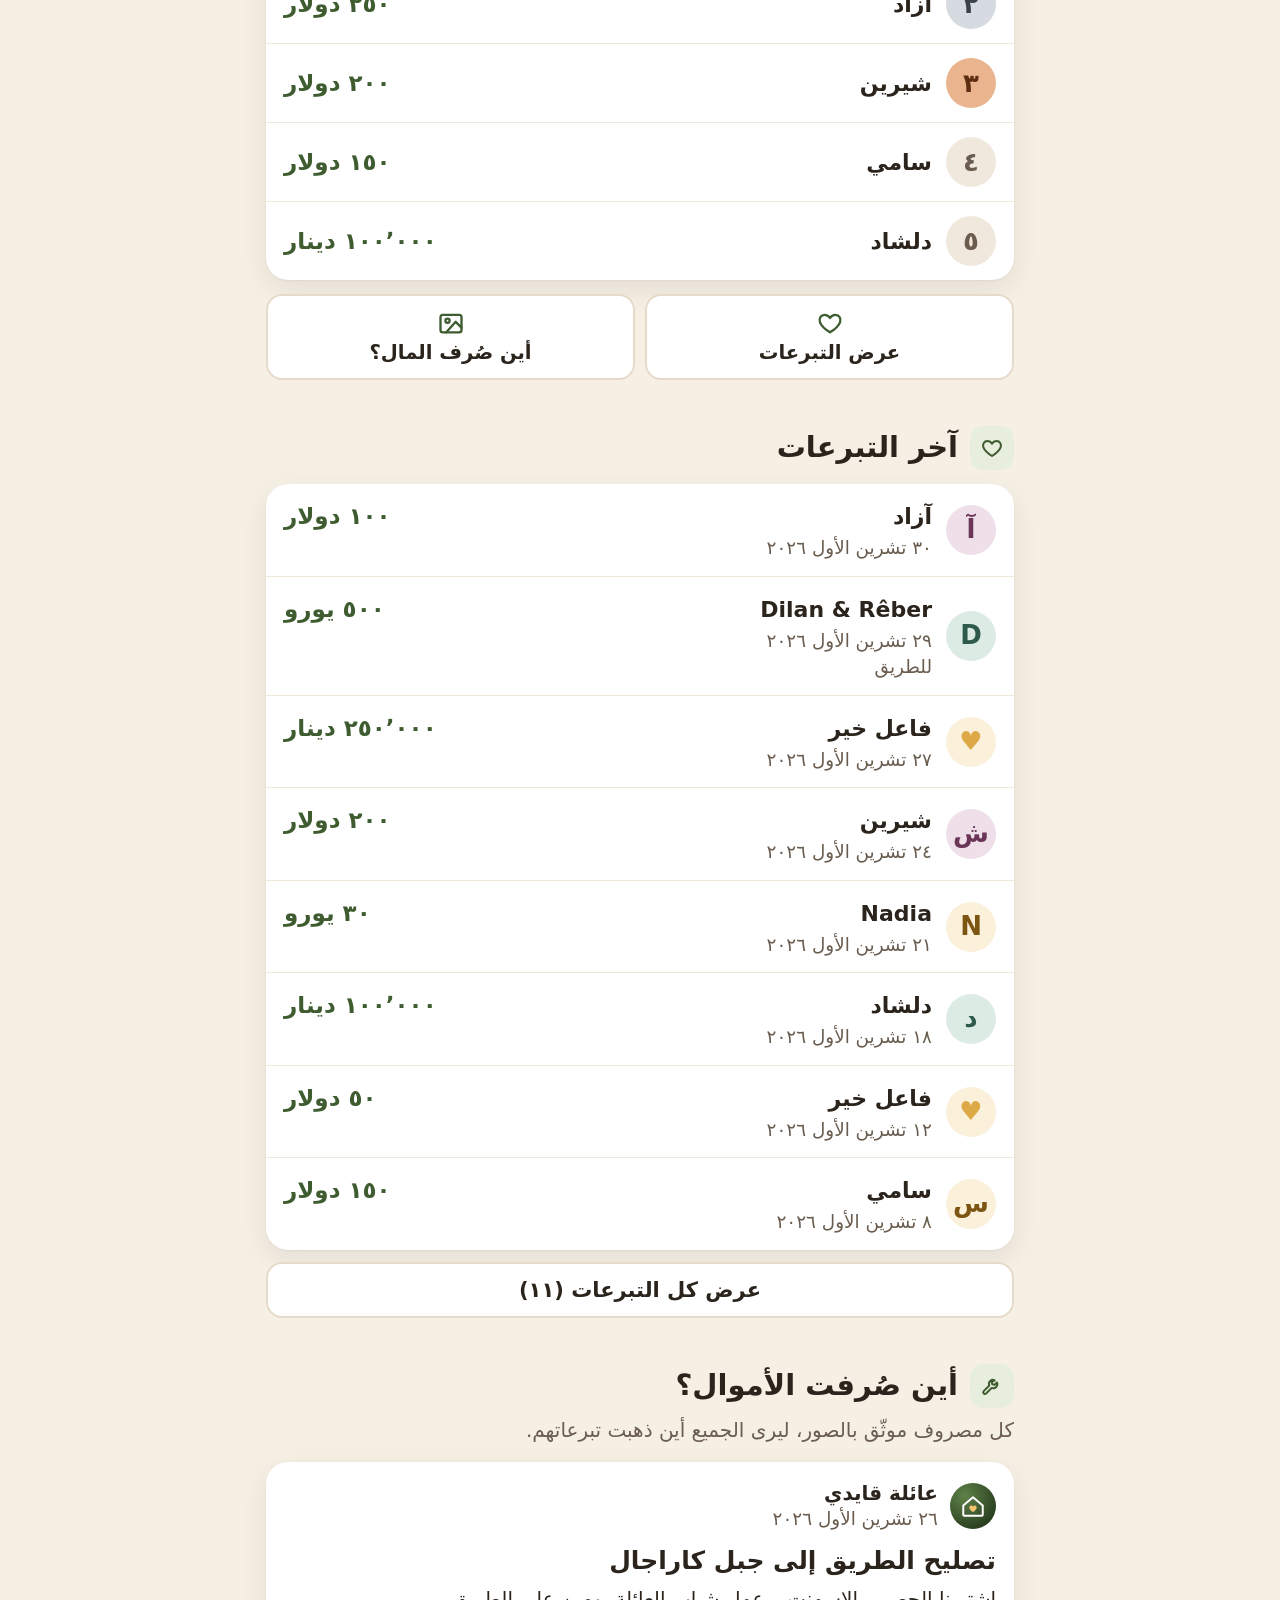
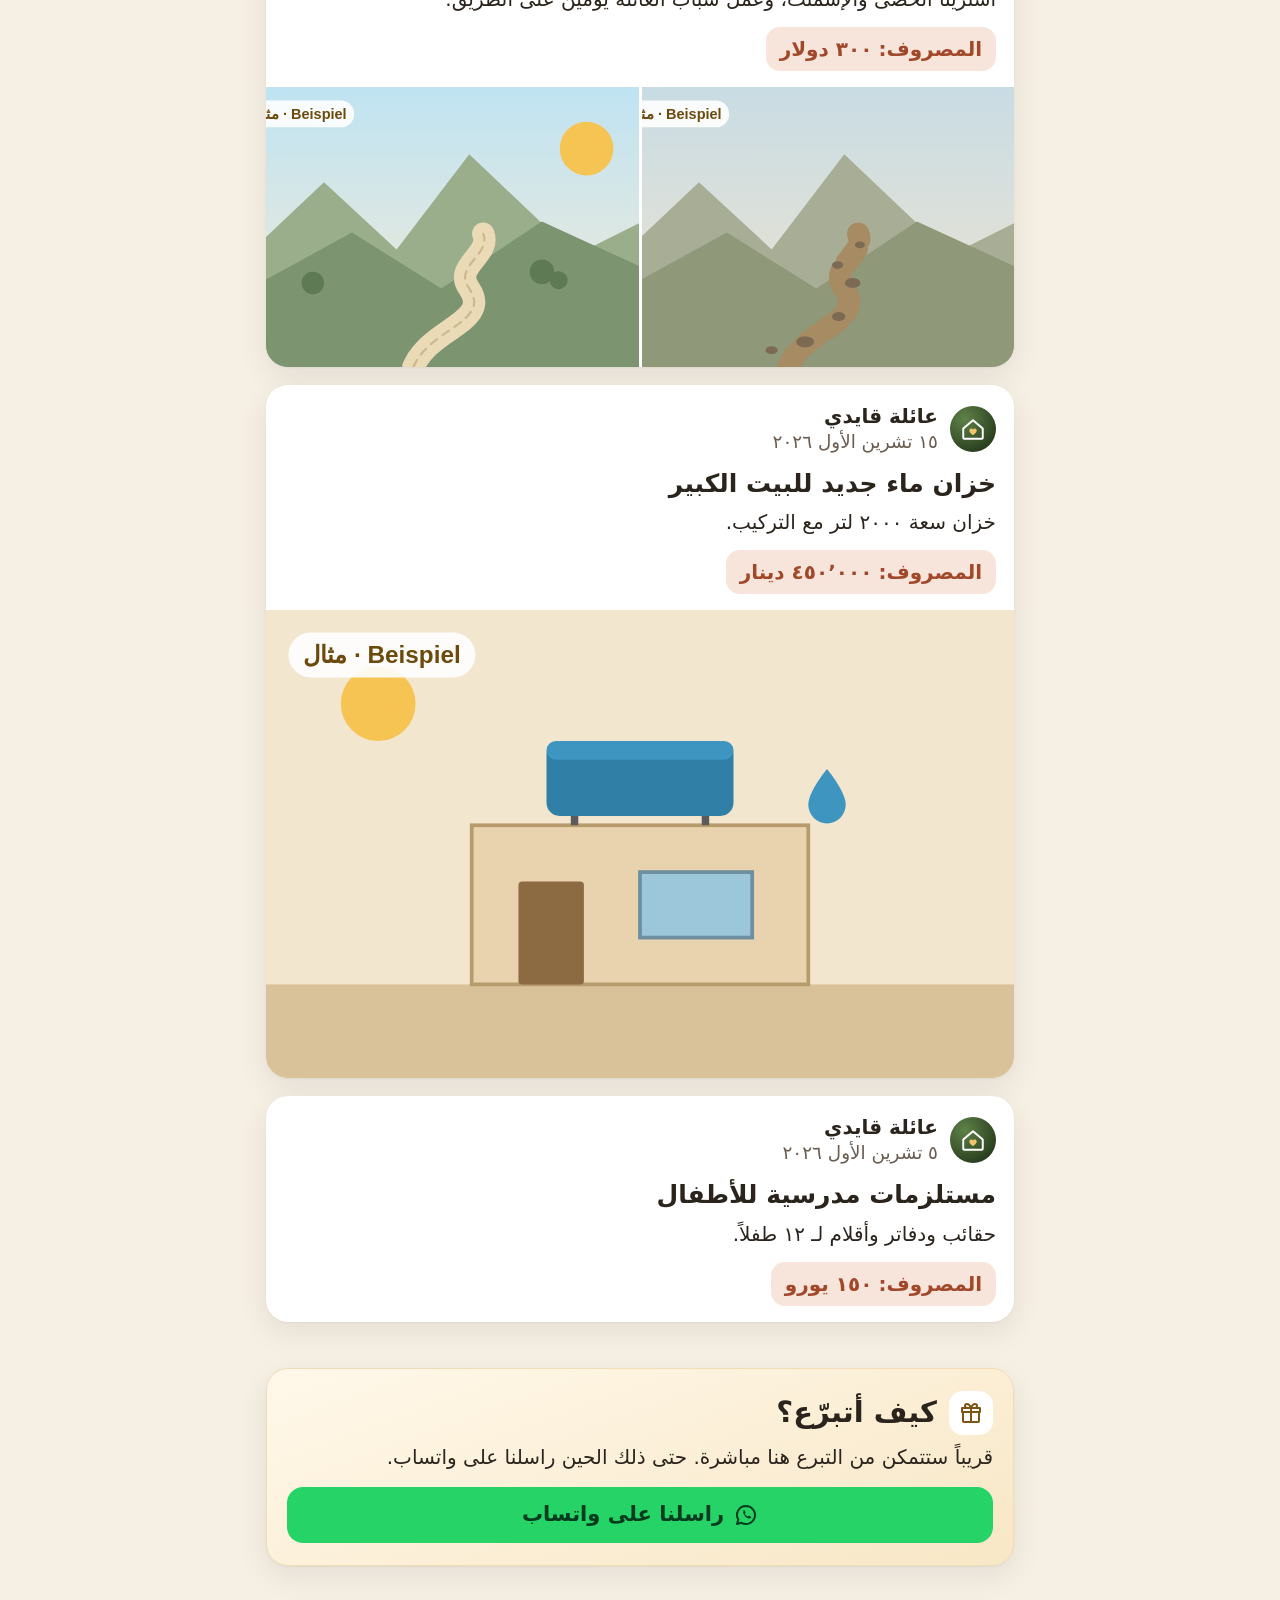
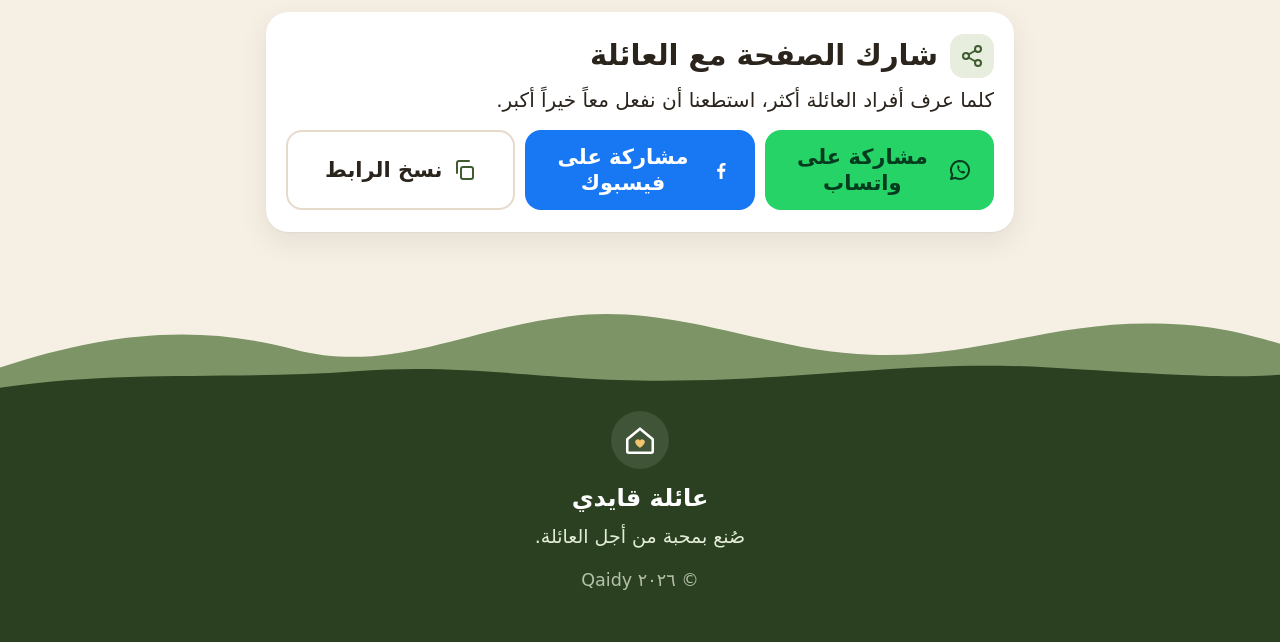
==== commit 8ee525d7: "Die 5 größten Spender oben anzeigen" ====
--- a/index.html
+++ b/index.html
@@ -82,6 +82,19 @@
 
     <p class="hinweis" id="beispiel-hinweis" data-t="beispielHinweis" hidden></p>
 
+    <section class="top-spender" id="top-spender" aria-labelledby="top-titel" hidden>
+      <h2 class="abschnitt-titel" id="top-titel">
+        <span class="titel-zeichen titel-zeichen-gold" aria-hidden="true">
+          <svg viewBox="0 0 24 24" fill="none" stroke="currentColor" stroke-width="2" stroke-linecap="round" stroke-linejoin="round"><path d="M7 4h10v5a5 5 0 0 1-10 0z"/><path d="M17 6h3v1.5a3.5 3.5 0 0 1-3.5 3.5M7 6H4v1.5A3.5 3.5 0 0 0 7.5 11"/><path d="M12 14v4"/><path d="M8 21h8l-1-3H9z"/></svg>
+        </span>
+        <span data-t="topTitel">أكبر المتبرعين</span>
+      </h2>
+      <p class="abschnitt-intro" data-t="topIntro"></p>
+      <div class="liste-karte">
+        <ol class="spenden-liste top-liste" id="top-liste"></ol>
+      </div>
+    </section>
+
     <nav class="schnell">
       <a class="knopf knopf-neutral" href="#spenden">
         <svg viewBox="0 0 24 24" fill="none" stroke="currentColor" stroke-width="2" stroke-linecap="round" stroke-linejoin="round" aria-hidden="true"><path d="M12 20s-7-4.4-8.6-8.6C2.2 8.2 4.2 5 7.4 5c1.9 0 3.6 1.1 4.6 2.7C13 6.1 14.7 5 16.6 5c3.2 0 5.2 3.2 4 6.4C19 15.6 12 20 12 20z"/></svg>
--- a/assets/style.css
+++ b/assets/style.css
@@ -180,6 +180,16 @@
 .spenden-liste .leer { border-radius: 0; }
 #spenden-mehr { margin-top: 12px; }
 
+/* ---------- Größte Spender ---------- */
+.top-spender { margin-top: 30px; }
+.top-spender .abschnitt-intro { margin-bottom: 0; }
+.titel-zeichen-gold { background: var(--ocker-hell); color: var(--ocker-text); }
+/* Große Platznummer statt Anfangsbuchstabe – 1 bis 3 wie Gold, Silber und Bronze */
+.rang { background: var(--rand-hell); color: var(--leise); }
+.rang-1 { background: #F2C46D; color: #5C3D00; }
+.rang-2 { background: #D5DBE1; color: #39414A; }
+.rang-3 { background: #E9B48E; color: #5E2E12; }
+
 /* ---------- Ausgaben ---------- */
 .beitraege { display: grid; gap: 18px; }
 .beitrag { overflow: hidden; border-radius: var(--radius); background: var(--flaeche); box-shadow: var(--schatten); }
